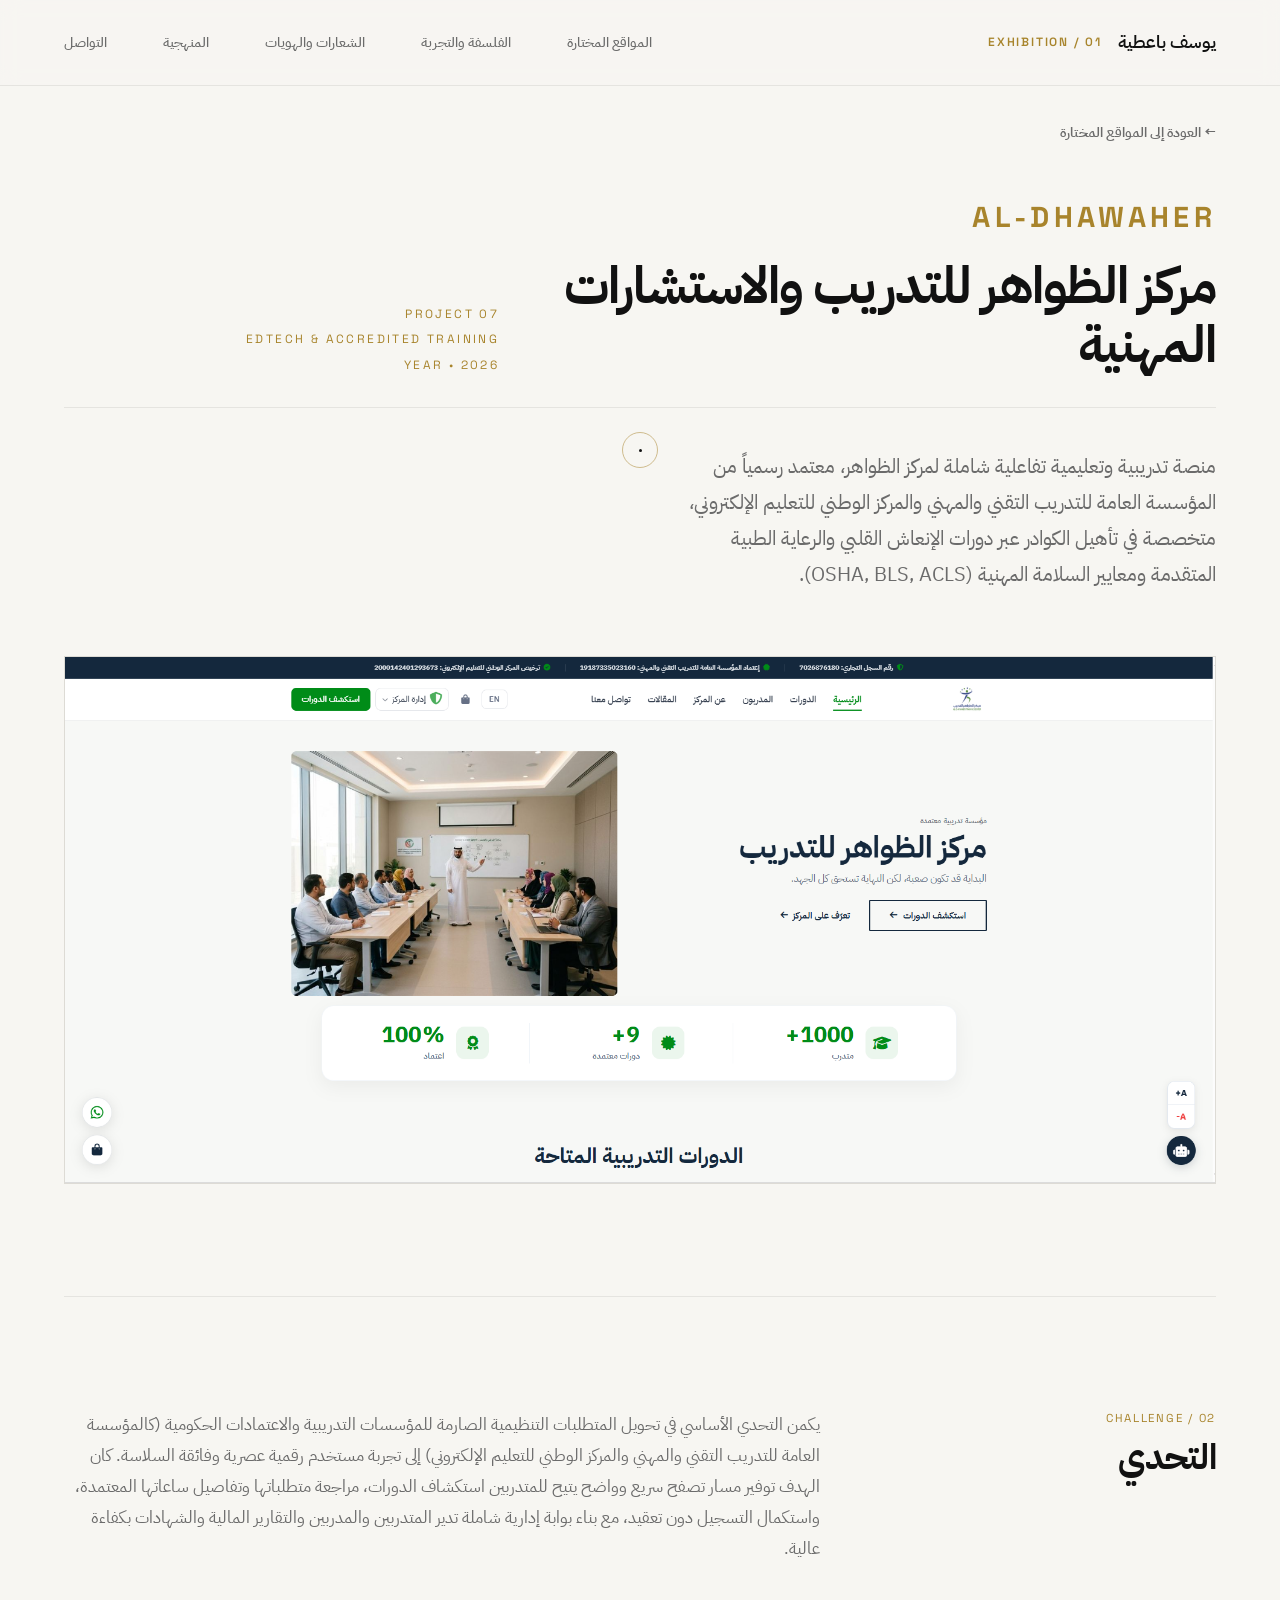
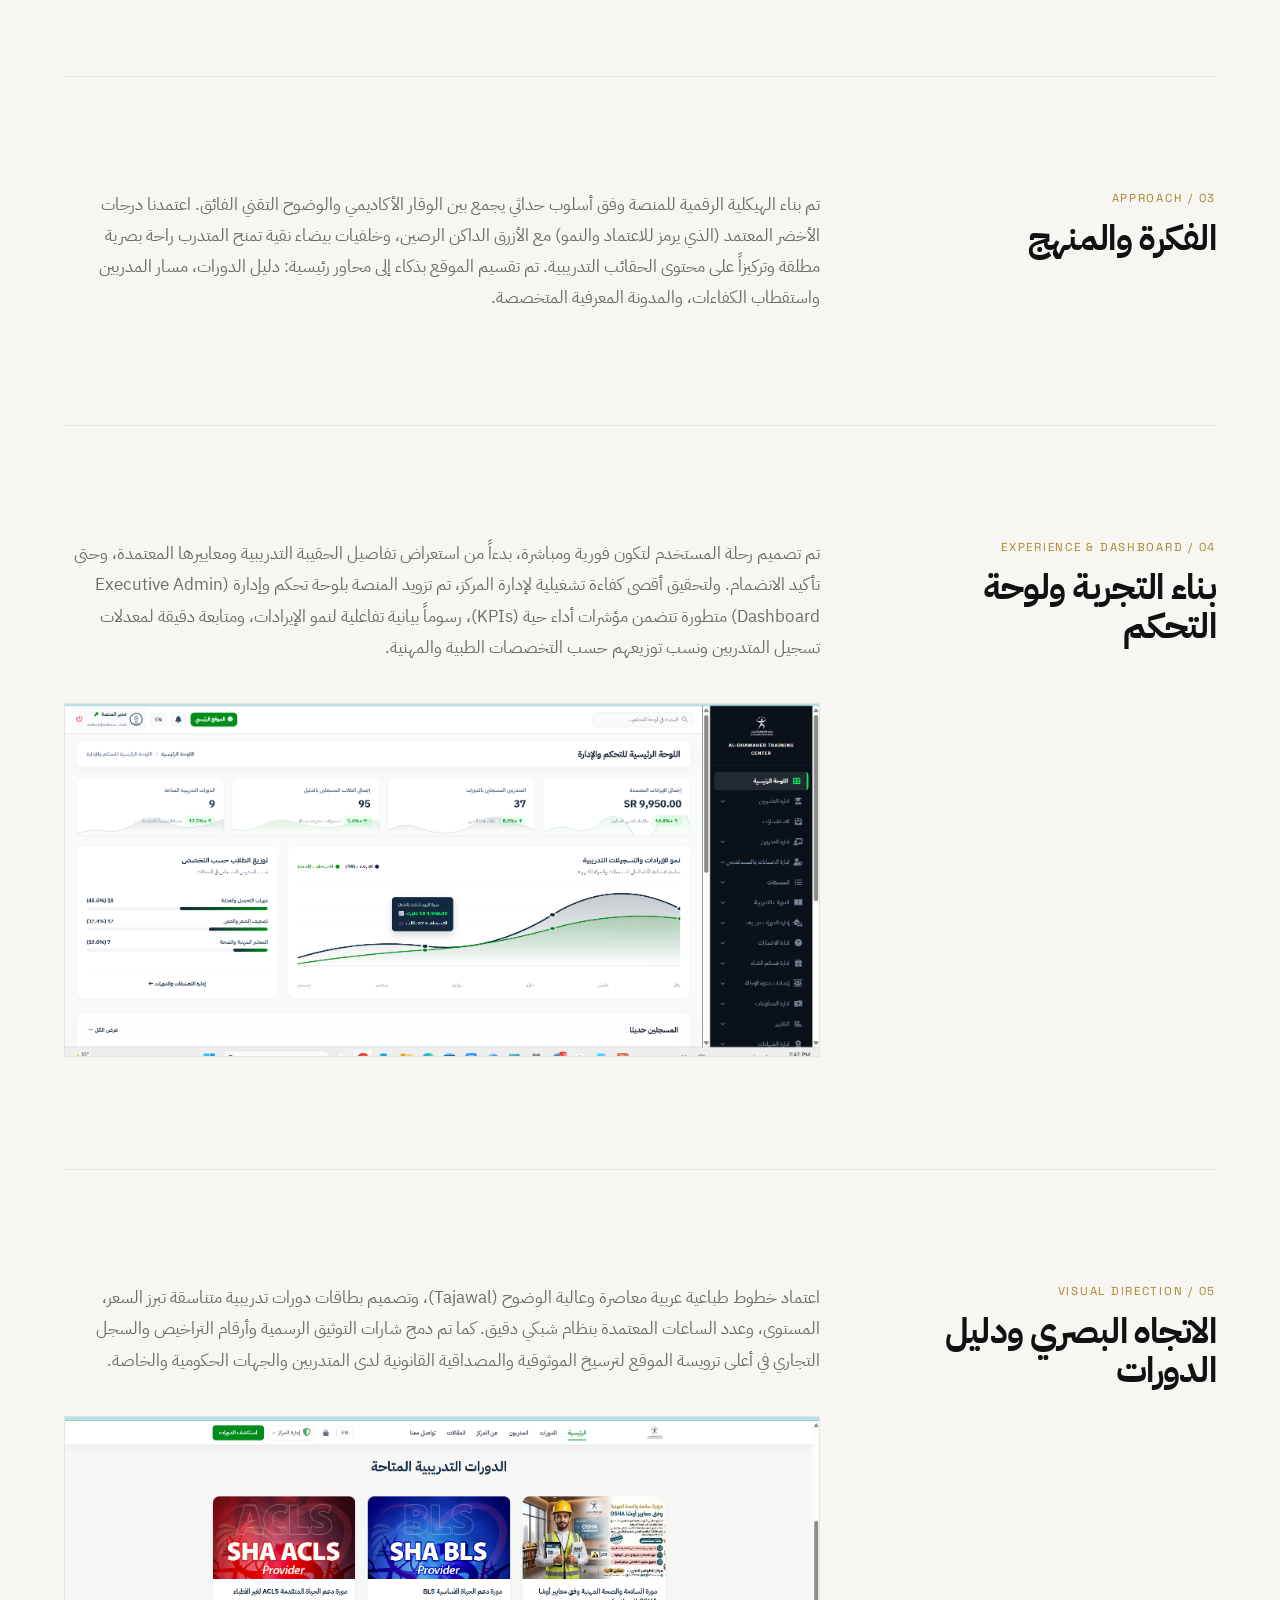
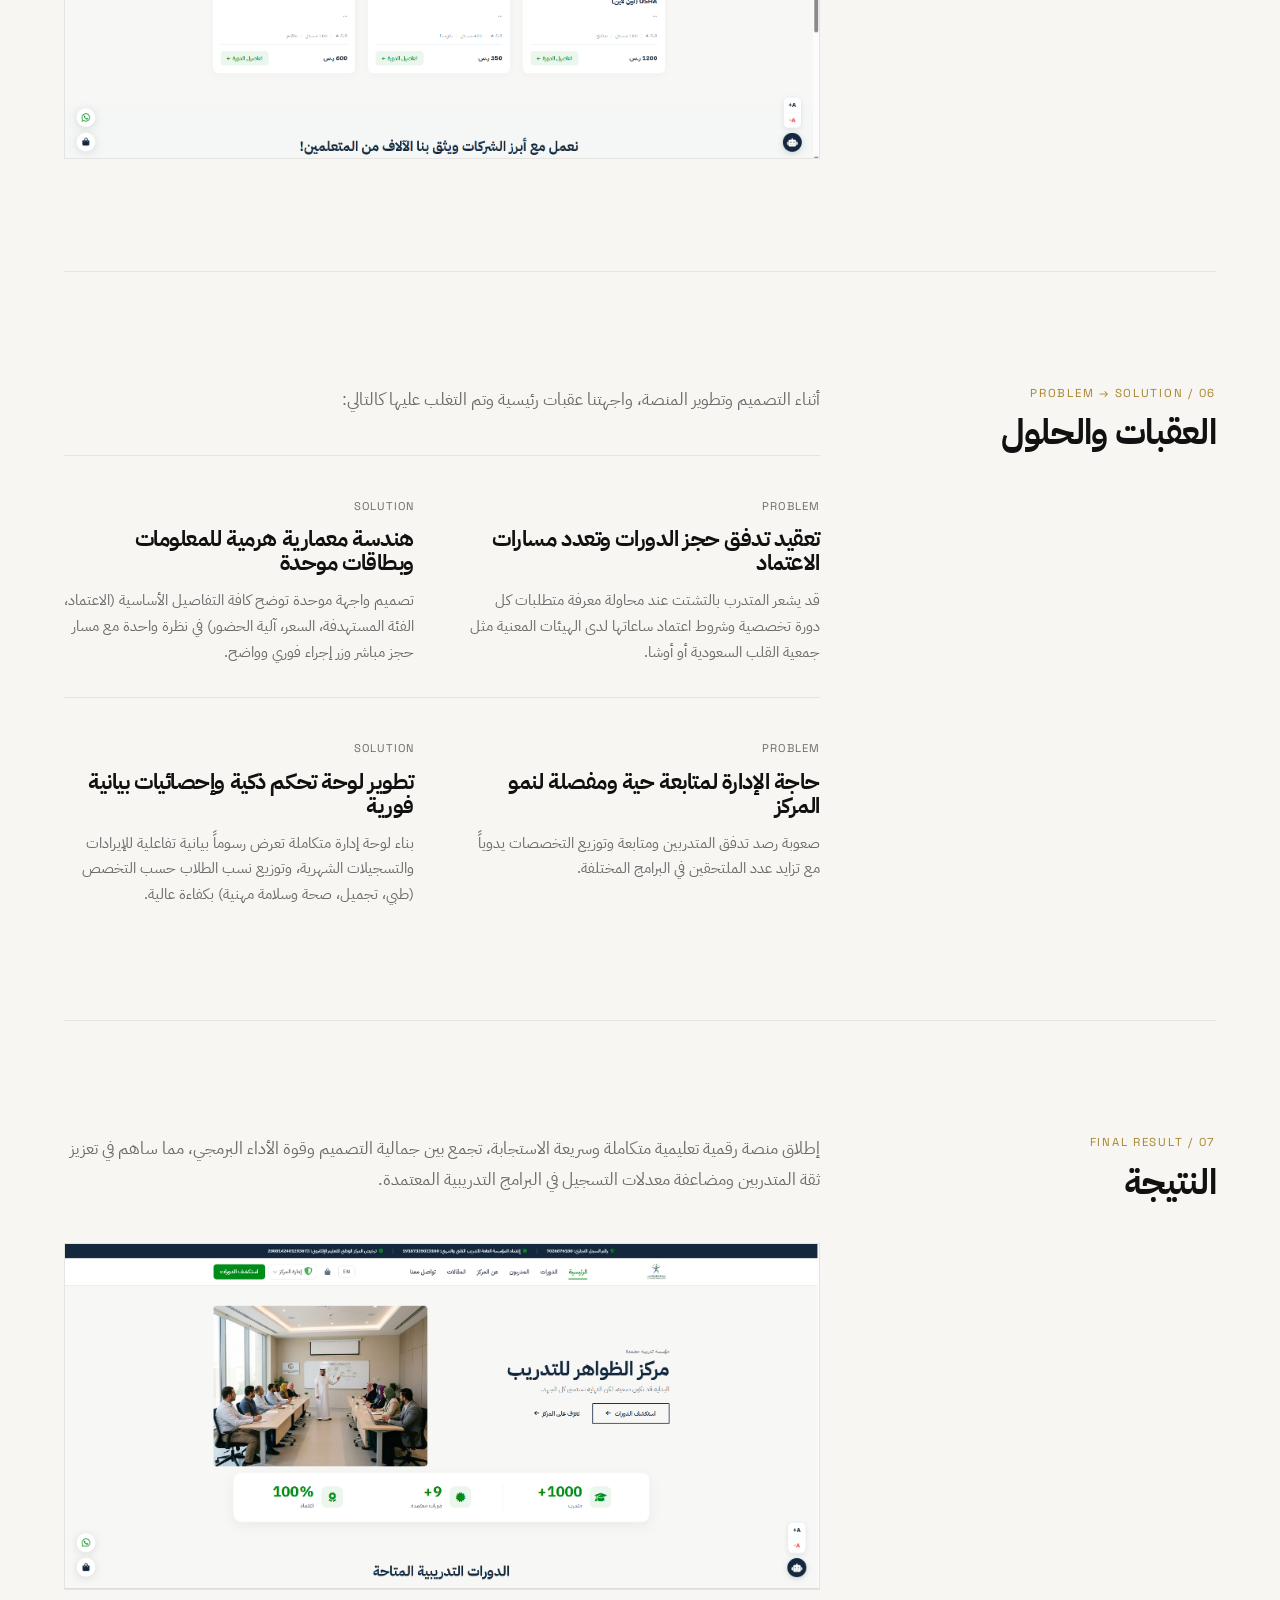
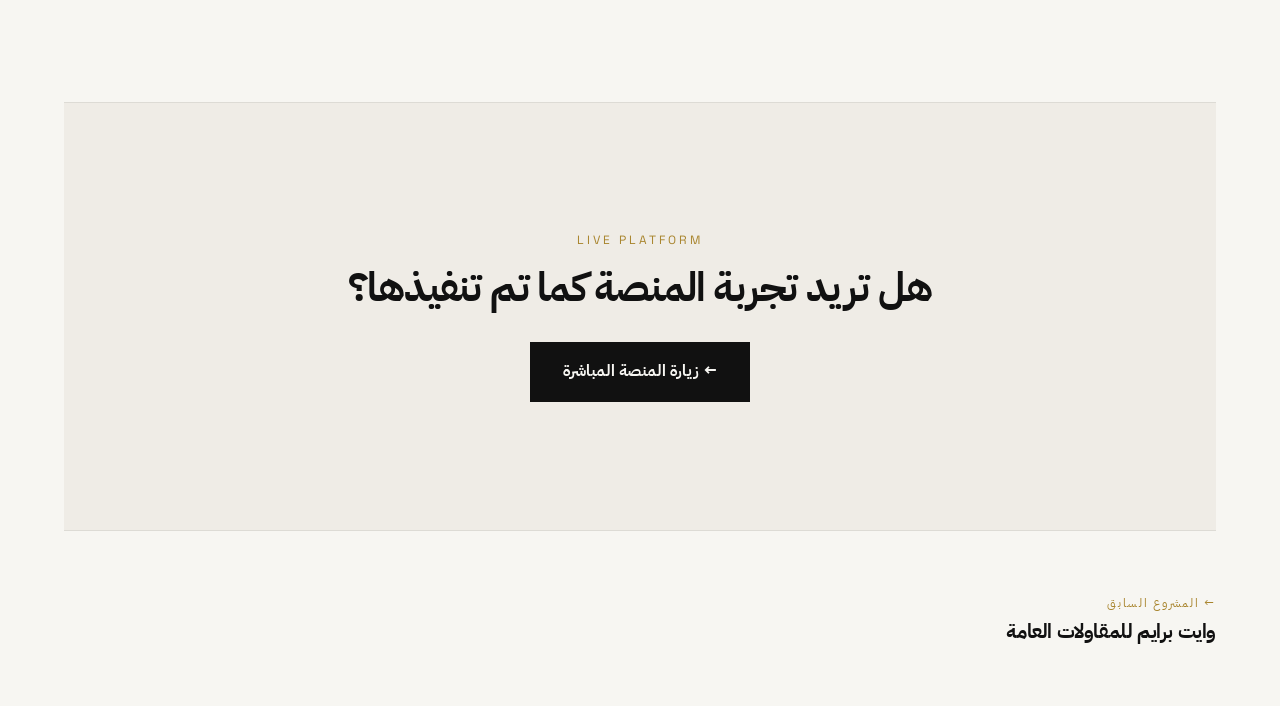
==== case-study/aldhawaher.html @ d3f7f81b "Integrate Al-Dhawaher Training Center platform (Project 07) with dedicated case study page" ====
<!DOCTYPE html>
<html lang="ar" dir="rtl">
<head>
    <meta charset="UTF-8">
    <meta name="viewport" content="width=device-width, initial-scale=1.0">
    <meta name="description" content="دراسة حالة تفصيلية لمنصة مركز الظواهر للتدريب والاستشارات المهنية - يوسف باعطية 2026.">
    <title>مركز الظواهر للتدريب والاستشارات | دراسة حالة</title>
    <link rel="stylesheet" href="../index.css">
</head>
<body>

    <!-- Quiet Minimal Header -->
    <header>
        <div class="container navbar">
            <a href="../index.html" class="brand-title">
                <span>يوسف باعطية</span>
                <span class="brand-number">EXHIBITION / 01</span>
            </a>
            
            <button class="nav-toggle" aria-label="القائمة" id="navToggle">
                <span></span>
                <span></span>
            </button>

            <ul class="nav-links" id="navLinks">
                <li><a href="../index.html#websites">المواقع المختارة</a></li>
                <li><a href="../index.html#philosophy">الفلسفة والتجربة</a></li>
                <li><a href="../index.html#marks">الشعارات والهويات</a></li>
                <li><a href="../index.html#process">المنهجية</a></li>
                <li><a href="../index.html#contact">التواصل</a></li>
            </ul>
        </div>
    </header>

    <main class="case-study-page">
        <div class="container">
            
            <!-- Back Link -->
            <nav class="case-back-nav">
                <a href="../index.html#websites" class="case-back-link">
                    &larr; العودة إلى المواقع المختارة
                </a>
            </nav>

            <!-- 01 — PROJECT INTRODUCTION -->
            <section class="case-hero">
                <div class="case-title-row">
                    <div>
                        <!-- Typography Brand Logo -->
                        <h2 style="font-family: var(--font-english); letter-spacing: 0.15em; font-size: 1.8rem; font-weight: 700; color: var(--accent-color); margin-bottom: 1.5rem;">AL-DHAWAHER</h2>
                        <h1>مركز الظواهر للتدريب والاستشارات المهنية</h1>
                    </div>
                    <div class="case-hero-meta">
                        <span class="mono-tag">PROJECT 07</span>
                        <span class="mono-tag">EDTECH & ACCREDITED TRAINING</span>
                        <span class="mono-tag">YEAR &bull; 2026</span>
                    </div>
                </div>
                
                <div class="case-intro-block">
                    <div class="case-intro-desc">
                        منصة تدريبية وتعليمية تفاعلية شاملة لمركز الظواهر، معتمد رسمياً من المؤسسة العامة للتدريب التقني والمهني والمركز الوطني للتعليم الإلكتروني، متخصصة في تأهيل الكوادر عبر دورات الإنعاش القلبي والرعاية الطبية المتقدمة ومعايير السلامة المهنية (OSHA, BLS, ACLS).
                    </div>
                    <div></div>
                </div>

                <div class="case-hero-image-wrap">
                    <img src="../assets/aldhawaher/hero.png" alt="مركز الظواهر للتدريب">
                </div>
            </section>

            <!-- 02 — THE CHALLENGE -->
            <section class="case-section">
                <div class="case-section-grid">
                    <div class="case-section-info">
                        <span class="mono-tag">02 / CHALLENGE</span>
                        <h2>التحدي</h2>
                    </div>
                    <div class="case-section-body">
                        <p>يكمن التحدي الأساسي في تحويل المتطلبات التنظيمية الصارمة للمؤسسات التدريبية والاعتمادات الحكومية (كالمؤسسة العامة للتدريب التقني والمهني والمركز الوطني للتعليم الإلكتروني) إلى تجربة مستخدم رقمية عصرية وفائقة السلاسة. كان الهدف توفير مسار تصفح سريع وواضح يتيح للمتدربين استكشاف الدورات، مراجعة متطلباتها وتفاصيل ساعاتها المعتمدة، واستكمال التسجيل دون تعقيد، مع بناء بوابة إدارية شاملة تدير المتدربين والمدربين والتقارير المالية والشهادات بكفاءة عالية.</p>
                    </div>
                </div>
            </section>

            <!-- 03 — THE APPROACH -->
            <section class="case-section">
                <div class="case-section-grid">
                    <div class="case-section-info">
                        <span class="mono-tag">03 / APPROACH</span>
                        <h2>الفكرة والمنهج</h2>
                    </div>
                    <div class="case-section-body">
                        <p>تم بناء الهيكلية الرقمية للمنصة وفق أسلوب حداثي يجمع بين الوقار الأكاديمي والوضوح التقني الفائق. اعتمدنا درجات الأخضر المعتمد (الذي يرمز للاعتماد والنمو) مع الأزرق الداكن الرصين، وخلفيات بيضاء نقية تمنح المتدرب راحة بصرية مطلقة وتركيزاً على محتوى الحقائب التدريبية. تم تقسيم الموقع بذكاء إلى محاور رئيسية: دليل الدورات، مسار المدربين واستقطاب الكفاءات، والمدونة المعرفية المتخصصة.</p>
                    </div>
                </div>
            </section>

            <!-- 04 — THE EXPERIENCE -->
            <section class="case-section">
                <div class="case-section-grid">
                    <div class="case-section-info">
                        <span class="mono-tag">04 / EXPERIENCE & DASHBOARD</span>
                        <h2>بناء التجربة ولوحة التحكم</h2>
                    </div>
                    <div class="case-section-body">
                        <p>تم تصميم رحلة المستخدم لتكون فورية ومباشرة، بدءاً من استعراض تفاصيل الحقيبة التدريبية ومعاييرها المعتمدة، وحتى تأكيد الانضمام. ولتحقيق أقصى كفاءة تشغيلية لإدارة المركز، تم تزويد المنصة بلوحة تحكم وإدارة (Executive Admin Dashboard) متطورة تتضمن مؤشرات أداء حية (KPIs)، رسوماً بيانية تفاعلية لنمو الإيرادات، ومتابعة دقيقة لمعدلات تسجيل المتدربين ونسب توزيعهم حسب التخصصات الطبية والمهنية.</p>
                        <div style="margin-top: 2.5rem; border: 1px solid var(--border-grid);">
                            <img src="../assets/aldhawaher/dashboard.png" alt="لوحة التحكم والإدارة لمركز الظواهر" style="width: 100%; display: block;">
                        </div>
                    </div>
                </div>
            </section>

            <!-- 05 — VISUAL DIRECTION -->
            <section class="case-section">
                <div class="case-section-grid">
                    <div class="case-section-info">
                        <span class="mono-tag">05 / VISUAL DIRECTION</span>
                        <h2>الاتجاه البصري ودليل الدورات</h2>
                    </div>
                    <div class="case-section-body">
                        <p>اعتماد خطوط طباعية عربية معاصرة وعالية الوضوح (Tajawal)، وتصميم بطاقات دورات تدريبية متناسقة تبرز السعر، المستوى، وعدد الساعات المعتمدة بنظام شبكي دقيق. كما تم دمج شارات التوثيق الرسمية وأرقام التراخيص والسجل التجاري في أعلى ترويسة الموقع لترسيخ الموثوقية والمصداقية القانونية لدى المتدربين والجهات الحكومية والخاصة.</p>
                        <div style="margin-top: 2.5rem; border: 1px solid var(--border-grid);">
                            <img src="../assets/aldhawaher/courses.png" alt="دليل الدورات التدريبية المعتمدة" style="width: 100%; display: block;">
                        </div>
                    </div>
                </div>
            </section>

            <!-- 06 — CHALLENGES & SOLUTIONS -->
            <section class="case-section">
                <div class="case-section-grid">
                    <div class="case-section-info">
                        <span class="mono-tag">06 / PROBLEM &rarr; SOLUTION</span>
                        <h2>العقبات والحلول</h2>
                    </div>
                    <div class="case-section-body">
                        <p>أثناء التصميم وتطوير المنصة، واجهتنا عقبات رئيسية وتم التغلب عليها كالتالي:</p>
                        
                        <div class="case-problem-solution-grid">
                            <div class="case-ps-card">
                                <span class="mono-tag">PROBLEM</span>
                                <h4>تعقيد تدفق حجز الدورات وتعدد مسارات الاعتماد</h4>
                                <p>قد يشعر المتدرب بالتشتت عند محاولة معرفة متطلبات كل دورة تخصصية وشروط اعتماد ساعاتها لدى الهيئات المعنية مثل جمعية القلب السعودية أو أوشا.</p>
                            </div>
                            <div class="case-ps-card">
                                <span class="mono-tag">SOLUTION</span>
                                <h4>هندسة معمارية هرمية للمعلومات وبطاقات موحدة</h4>
                                <p>تصميم واجهة موحدة توضح كافة التفاصيل الأساسية (الاعتماد، الفئة المستهدفة، السعر، آلية الحضور) في نظرة واحدة مع مسار حجز مباشر وزر إجراء فوري وواضح.</p>
                            </div>
                        </div>

                        <div class="case-problem-solution-grid" style="margin-top: 2rem;">
                            <div class="case-ps-card">
                                <span class="mono-tag">PROBLEM</span>
                                <h4>حاجة الإدارة لمتابعة حية ومفصلة لنمو المركز</h4>
                                <p>صعوبة رصد تدفق المتدربين ومتابعة وتوزيع التخصصات يدوياً مع تزايد عدد الملتحقين في البرامج المختلفة.</p>
                            </div>
                            <div class="case-ps-card">
                                <span class="mono-tag">SOLUTION</span>
                                <h4>تطوير لوحة تحكم ذكية وإحصائيات بيانية فورية</h4>
                                <p>بناء لوحة إدارة متكاملة تعرض رسوماً بيانية تفاعلية للإيرادات والتسجيلات الشهرية، وتوزيع نسب الطلاب حسب التخصص (طبي، تجميل، صحة وسلامة مهنية) بكفاءة عالية.</p>
                            </div>
                        </div>
                    </div>
                </div>
            </section>

            <!-- 07 — FINAL RESULT -->
            <section class="case-section">
                <div class="case-section-grid">
                    <div class="case-section-info">
                        <span class="mono-tag">07 / FINAL RESULT</span>
                        <h2>النتيجة</h2>
                    </div>
                    <div class="case-section-body">
                        <p>إطلاق منصة رقمية تعليمية متكاملة وسريعة الاستجابة، تجمع بين جمالية التصميم وقوة الأداء البرمجي، مما ساهم في تعزيز ثقة المتدربين ومضاعفة معدلات التسجيل في البرامج التدريبية المعتمدة.</p>
                        <div style="margin-top: 3rem; border: 1px solid var(--border-grid);">
                            <img src="../assets/aldhawaher/hero.png" alt="النتيجة النهائية لمنصة مركز الظواهر" style="width: 100%; display: block;">
                        </div>
                    </div>
                </div>
            </section>

            <!-- 08 — LIVE WEBSITE -->
            <section class="case-live-cta">
                <div class="container">
                    <span class="mono-tag">LIVE PLATFORM</span>
                    <h3>هل تريد تجربة المنصة كما تم تنفيذها؟</h3>
                    <a href="https://aldhawaherrebuild.vercel.app/" target="_blank" class="case-live-btn">
                        &larr; زيارة المنصة المباشرة
                    </a>
                </div>
            </section>

            <!-- Previous / Next Project Navigation -->
            <nav class="case-prev-next-nav">
                <a href="white-prime.html" class="case-nav-item prev-item">
                    <span>&larr; المشروع السابق</span>
                    <h4>وايت برايم للمقاولات العامة</h4>
                </a>
                <div></div> <!-- End of Catalog Loop -->
            </nav>

        </div>
    </main>

    <!-- SIGNATURE INTERACTION: Precision Exhibition Reticle Cursor Structure -->
    <div id="reticle-cursor" class="reticle-cursor">
        <div class="reticle-ring"></div>
        <div class="reticle-dot"></div>
        <div class="reticle-coords" id="reticleCoords">POS / 0:0</div>
    </div>

    <script src="../index.js"></script>
</body>
</html>
---- index.css ----
@import url('https://fonts.googleapis.com/css2?family=Cabinet+Grotesk:wght@400;700;800;900&family=IBM+Plex+Sans+Arabic:wght@300;400;500;600;700&family=Space+Grotesk:wght@300;400;500;600;700&display=swap');

/* Swiss Grid & Exhibition System */
:root {
    --bg-primary: #F7F6F2; /* Warm gallery bone white */
    --bg-secondary: #EFECE6; /* Light museum concrete */
    --text-primary: #111111; /* Deep void black */
    --text-secondary: #6B6B6B; /* Refined mid-grey */
    --accent-color: #A8842C; /* Warm museum brass */
    --border-grid: rgba(17, 17, 17, 0.08);
    --border-strong: rgba(17, 17, 17, 0.16);
    
    --font-arabic: 'IBM Plex Sans Arabic', sans-serif;
    --font-english: 'Cabinet Grotesk', 'Space Grotesk', sans-serif;
    
    --transition-cinematic: all 0.8s cubic-bezier(0.16, 1, 0.3, 1);
}

* {
    margin: 0;
    padding: 0;
    box-sizing: border-box;
}
/* Global Focus & Outline Fix (Resolves default browser cyan highlights) */
*:focus {
    outline: none !important;
}
*:focus-visible {
    outline: 2px solid var(--accent-color) !important;
    outline-offset: 2px;
}


html {
    scroll-behavior: smooth;
    background-color: var(--bg-primary);
    color: var(--text-primary);
    overflow-x: hidden;
    width: 100%;
}

body {
    background-color: var(--bg-primary);
    color: var(--text-primary);
    font-family: var(--font-arabic);
    font-weight: 400;
    line-height: 1.6;
    direction: rtl;
    text-align: right;
    overflow-x: hidden;
    width: 100%;
    position: relative;
}

section, footer {
    scroll-margin-top: 95px;
}

/* Custom Selection & Scrollbar */
::selection {
    background: var(--text-primary);
    color: var(--bg-primary);
}

::-webkit-scrollbar {
    width: 4px;
}
::-webkit-scrollbar-track {
    background: var(--bg-primary);
}
::-webkit-scrollbar-thumb {
    background: #D5D2C8;
}

/* Typography Hierarchy */
h1, h2, h3, h4 {
    font-family: var(--font-arabic);
    font-weight: 700;
    color: var(--text-primary);
    letter-spacing: -0.02em;
    line-height: 1.1;
}

.en-title {
    font-family: var(--font-english);
    font-weight: 800;
    letter-spacing: -0.03em;
    text-transform: uppercase;
}

.mono-tag {
    font-family: var(--font-english);
    font-size: 0.75rem;
    letter-spacing: 0.25em;
    text-transform: uppercase;
    color: var(--text-secondary);
}

.container {
    max-width: 1400px;
    margin: 0 auto;
    padding: 0 4rem;
}

/* Architectural Lines & Grid */
.grid-line {
    border-bottom: 1px solid var(--border-grid);
}

/* Quiet Minimal Navigation */
header {
    position: fixed;
    top: -10px; /* Shifts the top edge off-screen to hide the backdrop-filter luma/chroma bleeding artifact */
    left: 0;
    width: 100%;
    z-index: 1000;
    background: rgba(247, 246, 242, 0.9);
    backdrop-filter: blur(10px);
    -webkit-backdrop-filter: blur(10px);
    border-bottom: 1px solid var(--border-grid);
    transition: var(--transition-cinematic);
    padding-top: 10px; /* Counteracts top shift to keep brand logo and menu perfectly aligned at y = 0 */
}

.navbar {
    display: flex;
    justify-content: space-between;
    align-items: center;
    height: 85px;
}

.brand-title {
    font-family: var(--font-arabic);
    font-size: 1.1rem;
    font-weight: 600;
    color: var(--text-primary);
    text-decoration: none;
    display: flex;
    align-items: center;
    gap: 1rem;
}

.brand-number {
    font-family: var(--font-english);
    font-size: 0.75rem;
    color: var(--accent-color);
    letter-spacing: 0.15em;
    transition: var(--transition-cinematic);
}

.nav-links {
    display: flex;
    list-style: none;
    gap: 3.5rem;
}

.nav-links a {
    text-decoration: none;
    color: var(--text-secondary);
    font-size: 0.9rem;
    font-weight: 500;
    transition: var(--transition-cinematic);
}

.nav-links a:hover,
.nav-links a.active {
    color: var(--text-primary);
}

.nav-toggle {
    display: none;
    background: none;
    border: none;
    cursor: pointer;
    flex-direction: column;
    gap: 6px;
}

.nav-toggle span {
    width: 24px;
    height: 1px;
    background-color: var(--text-primary);
}

/* 1. Opening Scene */
.opening-scene {
    min-height: 100vh;
    display: flex;
    flex-direction: column;
    justify-content: center;
    position: relative;
    padding-top: 85px;
    border-bottom: 1px solid var(--border-grid);
}

.opening-meta {
    margin-bottom: 4rem;
    display: flex;
    justify-content: space-between;
    align-items: center;
}

.statement-title {
    font-size: 4.8rem;
    font-weight: 700;
    line-height: 1.15;
    max-width: 1100px;
    color: var(--text-primary);
    letter-spacing: -0.03em;
}

.statement-title .accent-word {
    color: var(--accent-color);
    font-weight: 300;
}

.opening-footer {
    margin-top: 6rem;
    display: flex;
    justify-content: space-between;
    align-items: flex-end;
    color: var(--text-secondary);
    font-size: 0.9rem;
}

/* 2. Design Manifesto Section */
.manifesto-section {
    padding: 12rem 0;
    border-bottom: 1px solid var(--border-grid);
}

.manifesto-grid {
    display: grid;
    grid-template-columns: 0.8fr 1.2fr;
    gap: 6rem;
    align-items: flex-start;
}

.manifesto-label {
    position: sticky;
    top: 120px;
}

.manifesto-quote {
    font-size: 2.2rem;
    font-weight: 500;
    line-height: 1.4;
    color: var(--text-primary);
    margin-bottom: 3rem;
}

.manifesto-body {
    font-size: 1.15rem;
    color: var(--text-secondary);
    max-width: 680px;
    line-height: 1.8;
}


/* ==========================================================================
   REFINED SECTION: SELECTED WEBSITES (Nuanced Editorial Exhibition Variations)
   ========================================================================== */
.websites-section {
    padding: 7rem 0 2rem 0;
    border-top: 1px solid var(--border-grid);
    border-bottom: 1px solid var(--border-grid);
    background-color: var(--bg-primary);
}

.websites-header {
    margin-bottom: 4.5rem;
    padding-bottom: 2rem;
    border-bottom: 1px solid var(--border-grid);
}

.websites-header h2 {
    font-family: var(--font-arabic);
    font-size: 2.8rem;
    font-weight: 700;
    margin-top: 0.75rem;
    margin-bottom: 0.75rem;
    letter-spacing: -0.02em;
}

.websites-header p {
    font-size: 1.05rem;
    color: var(--text-secondary);
    max-width: 540px;
    line-height: 1.7;
}

.websites-publication {
    display: flex;
    flex-direction: column;
}

/* Base Spread Container */
.website-spread {
    position: relative;
    min-height: 80vh;
    display: flex;
    align-items: center;
    padding: 5rem 0;
    border-bottom: 1px solid var(--border-grid);
    overflow: hidden;
    background: transparent !important;
}

/* Subtle Background Number: Interlocking with Spread Layout */
.website-spread .bg-num-depth {
    position: absolute;
    font-family: var(--font-english);
    font-weight: 900;
    color: rgba(17, 17, 17, 0.02);
    user-select: none;
    pointer-events: none;
    z-index: 0;
    line-height: 1;
}

.website-spread-1 .bg-num-depth { top: 48%; left: 45%; font-size: 21rem; }
.website-spread-2 .bg-num-depth { top: 40%; left: 28%; font-size: 18rem; }
.website-spread-3 .bg-num-depth { top: 54%; left: 62%; font-size: 22rem; }
.website-spread-4 .bg-num-depth { top: 46%; left: 48%; font-size: 19rem; }
.website-spread-5 .bg-num-depth { top: 50%; left: 38%; font-size: 20rem; }
.website-spread-6 .bg-num-depth { top: 48%; left: 58%; font-size: 21rem; }
.website-spread-7 .bg-num-depth { top: 50%; left: 42%; font-size: 21rem; }

/* Grid Layouts with Intentional Editorial Proportions */
.website-spread-grid {
    display: grid;
    align-items: center;
    width: 100%;
    position: relative;
    z-index: 1;
}

/* Spread 01: Symmetrical Balanced Ratio (Image Left / Info Right) */
.website-spread-1 .website-spread-grid {
    grid-template-columns: 1fr 1.28fr;
    gap: 4.5rem;
}
.website-spread-1 .website-info-box { max-width: 480px; }

/* Spread 02: Asymmetrical Shift (Info Left / Image Right) */
.website-spread-2 { padding: 5.5rem 0; }
.website-spread-2 .website-spread-grid {
    grid-template-columns: 1.34fr 0.96fr;
    gap: 5.5rem;
}
.website-spread-2 .website-info-box { max-width: 430px; }
.website-spread-2 .browser-mockup { transform: translateY(-6px); }

/* Spread 03: Monumental Hero Scale (Image Left / Info Right) */
.website-spread-3 { padding: 4.5rem 0; }
.website-spread-3 .website-spread-grid {
    grid-template-columns: 0.92fr 1.38fr;
    gap: 4rem;
}
.website-spread-3 .website-info-box { max-width: 500px; }
.website-spread-3 .browser-screen { aspect-ratio: 16/9; }

/* Spread 04: Architectural Corporate Proportions (Info Left / Image Right) */
.website-spread-4 { padding: 5rem 0; }
.website-spread-4 .website-spread-grid {
    grid-template-columns: 1.2fr 1.05fr;
    gap: 4.8rem;
}
.website-spread-4 .website-info-box { max-width: 460px; }

/* Spread 05: Panoramic Balance (Image Left / Info Right) */
.website-spread-5 { padding: 4.8rem 0; }
.website-spread-5 .website-spread-grid {
    grid-template-columns: 1fr 1.25fr;
    gap: 4.5rem;
}
.website-spread-5 .website-info-box { max-width: 470px; }

/* Spread 06: Swiss Grid Asymmetric Contrast (Image Left / Info Right) */
.website-spread-6 { padding: 5rem 0; }
.website-spread-6 .website-spread-grid {
    grid-template-columns: 1.25fr 1fr;
    gap: 5rem;
}
.website-spread-6 .website-info-box { max-width: 480px; }

/* Spread 07: Educational Platform Balance (Mockup Left / Info Right in RTL) */
.website-spread-7 { padding: 5rem 0; }
.website-spread-7 .website-spread-grid {
    grid-template-columns: 1fr 1.25fr;
    gap: 4.8rem;
}
.website-spread-7 .website-info-box { max-width: 480px; }

/* Project Information Alignment & Spacing */
.website-info-box {
    display: flex;
    flex-direction: column;
    align-items: flex-start;
    justify-content: center;
}

.website-info-box .mono-tag {
    margin-bottom: 0.75rem;
    display: block;
    font-size: 0.72rem;
    letter-spacing: 0.2em;
    color: var(--accent-color);
}

.website-project-title {
    font-family: var(--font-arabic);
    font-size: 2.2rem;
    font-weight: 700;
    margin: 0.4rem 0 1rem 0;
    color: var(--text-primary);
    line-height: 1.2;
    letter-spacing: -0.015em;
}

.website-desc-text {
    font-size: 1rem;
    color: var(--text-secondary);
    line-height: 1.75;
    margin-bottom: 1.5rem;
}

.website-meta-tags {
    font-family: var(--font-english);
    font-size: 0.75rem;
    letter-spacing: 0.15em;
    color: var(--text-secondary);
    margin-bottom: 0.5rem;
}

.website-meta-tags span {
    font-weight: 600;
    color: var(--text-primary);
}

/* Refined view-btn-integrated styling to resolve default purple link issue */
.view-btn-integrated {
    display: inline-flex;
    align-items: center;
    gap: 0.75rem;
    text-decoration: none;
    color: var(--text-primary);
    font-family: var(--font-arabic);
    font-size: 0.9rem;
    font-weight: 700;
    transition: var(--transition-cinematic);
    cursor: pointer;
}

.view-btn-integrated .btn-text {
    border-bottom: 1px solid transparent;
    transition: var(--transition-cinematic);
}

.view-btn-integrated .btn-circle {
    display: inline-flex;
    align-items: center;
    justify-content: center;
    width: 32px;
    height: 32px;
    border-radius: 50%;
    border: 1px solid var(--border-grid);
    font-family: var(--font-english);
    font-size: 0.85rem;
    color: var(--text-primary);
    transition: var(--transition-cinematic);
}

.view-btn-integrated:hover {
    color: var(--accent-color);
}

.view-btn-integrated:hover .btn-text {
    border-bottom-color: var(--accent-color);
}

.view-btn-integrated:hover .btn-circle {
    border-color: var(--accent-color);
    background-color: var(--accent-color);
    color: var(--bg-primary);
    transform: translateX(4px);
}

/* Ultra-Refined Minimal Browser Frame */
.browser-mockup {
    width: 100%;
    border: 1px solid rgba(17, 17, 17, 0.12);
    border-radius: 0px;
    background-color: #FFFFFF;
    box-shadow: 0 4px 16px rgba(17, 17, 17, 0.02);
    overflow: hidden;
    position: relative;
}

.browser-header {
    height: 30px;
    background-color: #F2EFE9;
    border-bottom: 1px solid rgba(17, 17, 17, 0.08);
    display: flex;
    align-items: center;
    padding: 0 0.9rem;
    position: relative;
}

.browser-dots {
    display: flex;
    gap: 5px;
}

.browser-dots span {
    width: 6px;
    height: 6px;
    border-radius: 50%;
    background-color: rgba(17, 17, 17, 0.18);
}

.browser-address {
    position: absolute;
    left: 50%;
    transform: translateX(-50%);
    font-family: var(--font-english);
    font-size: 0.65rem;
    letter-spacing: 0.04em;
    color: rgba(17, 17, 17, 0.5);
    background: #FFFFFF;
    padding: 1px 12px;
    border-radius: 3px;
    border: 1px solid rgba(17, 17, 17, 0.06);
}

.browser-screen {
    width: 100%;
    aspect-ratio: 16/9.2;
    overflow: hidden;
    background-color: #F9F9F8;
}

.browser-screen img {
    width: 100%;
    height: 100%;
    object-fit: cover;
    object-position: top center;
    display: block;
    filter: none;
}

/* ==========================================================================
   SELECTED MARKS — Seamless Canvas & Trimmed Logo Spreads
   ========================================================================== */
.marks-section {
    padding: 7rem 0 3rem 0;
    border-top: 1px solid var(--border-grid);
    border-bottom: 1px solid var(--border-grid);
    background-color: var(--bg-primary);
}

.marks-header {
    margin-bottom: 3.5rem;
    padding-bottom: 2rem;
    border-bottom: 1px solid var(--border-grid);
    max-width: 600px; /* Asymmetric editorial block */
}

.marks-header h2 {
    font-family: var(--font-arabic);
    font-size: 2.8rem;
    font-weight: 700;
    margin-top: 0.75rem;
    margin-bottom: 0.75rem;
    letter-spacing: -0.02em;
}

.marks-header p {
    font-size: 1.05rem;
    color: var(--text-secondary);
    max-width: 540px;
    line-height: 1.7;
}

.marks-publication-exhibition {
    display: flex;
    flex-direction: column;
}

/* Base Exhibit Row System */
.mark-exhibit {
    position: relative;
    width: 100%;
    border-bottom: 1px solid var(--border-grid);
    display: flex;
    flex-direction: column;
    overflow: hidden;
}

.mark-exhibit:last-child {
    border-bottom: none;
}

/* Custom Spacing & Padding for Deliberate Editorial Rhythm */
.mark-exhibit-1 { padding: 4rem 0 6rem 0; } /* Hero exhibit spacing */
.mark-exhibit-2 { padding: 6rem 0; }
.mark-exhibit-3 { padding: 6.5rem 0 5.5rem 0; }
.mark-exhibit-4 { padding: 5rem 0; }

.mark-exhibit-grid {
    display: grid;
    width: 100%;
    align-items: center;
    position: relative;
    z-index: 1;
}

/* Alternating Column Systems */
.exhibit-right .mark-exhibit-grid {
    grid-template-columns: 1.25fr 0.75fr;
    gap: 5rem;
}

.exhibit-left .mark-exhibit-grid {
    grid-template-columns: 0.75fr 1.25fr;
    gap: 5rem;
}

/* Image Column Alignment */
.mark-image-col {
    display: flex;
    justify-content: center;
    align-items: center;
    width: 100%;
    will-change: transform;
    transition: transform 0.1s linear; /* Smooth parallax tracking */
}

.logo-render-wrap {
    display: flex;
    justify-content: center;
    align-items: center;
    transition: transform 0.8s cubic-bezier(0.16, 1, 0.3, 1);
}

.logo-render-wrap img {
    width: 100%;
    height: 100%;
    object-fit: contain;
}

/* Scale & Max-Height constraints for stable viewport alignment */
.featured-mark .logo-render-wrap {
    width: 630px;
    max-width: 100%;
}

.featured-mark .logo-render-wrap img {
    max-height: 42vh; /* Protect against viewport overflow */
}

.secondary-mark .logo-render-wrap {
    width: 440px;
    max-width: 90%;
}

.secondary-mark .logo-render-wrap img {
    max-height: 34vh; /* Protect against viewport overflow */
}

/* Hover Interaction: Subtle & Restrained */
.mark-exhibit:hover .logo-render-wrap {
    transform: scale(1.03) translateY(-4px);
}

.mark-exhibit-3:hover .logo-render-wrap {
    transform: scale(1.03) translateX(-40px) translateY(-4px);
}

/* Info Column Alignment & Typography */
.mark-info-col {
    display: flex;
    flex-direction: column;
    align-items: flex-start;
    text-align: right;
}

.exhibit-right .mark-info-col {
    padding-left: 2.5rem;
}

.exhibit-left .mark-info-col {
    padding-right: 2.5rem;
}

.mark-title {
    font-family: var(--font-arabic);
    font-size: 2.3rem;
    font-weight: 700;
    margin-top: 0.5rem;
    margin-bottom: 0.85rem;
    color: var(--text-primary);
    line-height: 1.25;
}

.mark-subtitle {
    font-size: 1.02rem;
    color: var(--text-secondary);
    line-height: 1.75;
    max-width: 460px;
}

.mark-info-col .mono-tag {
    font-size: 0.68rem;
    letter-spacing: 0.20em;
    color: var(--accent-color);
}

/* 1. EXHIBIT 01: Hero Cover Layout */
.mark-exhibit-grid-1 {
    display: grid;
    grid-template-columns: 1.15fr 1px 0.85fr;
    gap: 4rem;
    align-items: flex-end;
    width: 100%;
    position: relative;
    z-index: 1;
}

.mark-exhibit-grid-1 .mark-info-col {
    padding-right: 3rem;
    transform: translateY(-20px);
}

.mark-exhibit-grid-1 .mark-divider-line {
    width: 1px;
    height: 120px;
    background-color: var(--border-grid);
    opacity: 0.35;
}

/* 2. EXHIBIT 02: Quiet Architectural Layout */
.mark-exhibit-grid-2 {
    display: grid;
    grid-template-columns: 0.85fr 1.15fr; /* Info Right, Logo Left */
    gap: 5rem;
    align-items: flex-start;
    width: 100%;
    position: relative;
    z-index: 1;
}

.mark-exhibit-grid-2 .mark-info-col {
    transform: translateY(70px); /* Lowered info column */
    padding-left: 2rem;
}

.mark-exhibit-grid-2 .mark-image-col {
    transform: translateY(-15px); /* Default raised logo column */
}

/* 3. EXHIBIT 03: Cinematic Horizontal Layout */
.mark-exhibit-grid-3 {
    display: grid;
    grid-template-columns: 1.35fr 0.65fr; /* Wide shift */
    gap: 6rem;
    align-items: center;
    width: 100%;
    position: relative;
    z-index: 1;
}

.mark-exhibit-grid-3 .mark-info-col {
    padding-right: 4.5rem;
    max-width: 440px;
}

.mark-exhibit-3 .logo-render-wrap {
    transform: translateX(-40px); /* Default horizontal shift */
}

/* 4. EXHIBIT 04: Monumental Center Layout */
.mark-exhibit-grid-4 {
    display: flex;
    flex-direction: column;
    align-items: center;
    justify-content: center;
    text-align: center;
    width: 100%;
    position: relative;
    z-index: 1;
    padding: 3rem 0 1rem 0;
}

.mark-exhibit-grid-4 .mark-info-col {
    margin-top: 3.5rem;
    align-items: center;
    text-align: center;
}

.mark-exhibit-grid-4 .mark-info-col p {
    text-align: center;
    max-width: 480px;
    margin: 0 auto;
}

/* Numeral Overlay System (1.2% Opacity) */
.mark-exhibit .bg-num-depth {
    position: absolute;
    font-family: var(--font-english);
    font-weight: 900;
    color: rgba(17, 17, 17, 0.012);
    user-select: none;
    pointer-events: none;
    z-index: 0;
    line-height: 1;
}

.mark-exhibit-1 .bg-num-depth { top: 20%; left: 45%; font-size: 24rem; }
.mark-exhibit-2 .bg-num-depth { top: 30%; left: 25%; font-size: 18rem; }
.mark-exhibit-3 .bg-num-depth { top: 25%; left: 55%; font-size: 20rem; }
.mark-exhibit-4 .bg-num-depth { top: 24%; left: 30%; font-size: 18rem; }

/* 4. Creative Process Section */
.process-section {
    padding: 12rem 0 6rem 0;
    background-color: var(--bg-secondary);
    border-top: 1px solid var(--border-grid);
    border-bottom: 1px solid var(--border-grid);
}

.process-grid {
    display: grid;
    grid-template-columns: repeat(3, 1fr);
    gap: 4rem 3rem;
    margin-top: 6rem;
}

.process-step {
    border-top: 1px solid var(--border-strong);
    padding-top: 2rem;
}

.process-num {
    font-family: var(--font-english);
    font-size: 0.85rem;
    color: var(--accent-color);
    margin-bottom: 1.5rem;
    display: block;
}

.process-step h4 {
    font-size: 1.5rem;
    margin-bottom: 1rem;
}

.process-step p {
    font-size: 0.95rem;
    color: var(--text-secondary);
}

/* ==========================================================================
   PHILOSOPHY & EXPERIENCE SECTION (الفلسفة والتجربة)
   ========================================================================== */
.philosophy-section {
    padding: 8rem 0 3rem 0;
    border-top: 1px solid var(--border-grid);
    border-bottom: 1px solid var(--border-grid);
    background-color: var(--bg-primary);
}

.philosophy-header {
    margin-bottom: 5rem;
    padding-bottom: 3rem;
    border-bottom: 1px solid var(--border-grid);
}

.philosophy-header h2 {
    font-family: var(--font-arabic);
    font-size: 3.6rem;
    font-weight: 700;
    margin-top: 1.5rem;
    margin-bottom: 2rem;
    line-height: 1.2;
    max-width: 800px;
    letter-spacing: -0.02em;
}

.philosophy-intro {
    font-size: 1.15rem;
    color: var(--text-secondary);
    max-width: 720px;
    line-height: 1.8;
}

/* Journey Container - Vertical line connecting the steps */
.philosophy-journey {
    position: relative;
    display: flex;
    flex-direction: column;
}

.philosophy-journey::before {
    content: '';
    position: absolute;
    top: 0;
    bottom: 0;
    left: 40%;
    width: 1px;
    background-color: var(--border-grid);
    z-index: 0;
}

/* Asymmetric Grid Rows */
.philosophy-row {
    position: relative;
    display: grid;
    align-items: center;
    padding: 5rem 0;
    border-bottom: 1px solid var(--border-grid);
    z-index: 1;
    overflow: hidden;
}

.philosophy-row:last-child {
    border-bottom: none;
}

/* Background Large Number behind each principle */
.philosophy-row .bg-num-depth {
    position: absolute;
    font-family: var(--font-english);
    font-size: 20rem;
    font-weight: 900;
    color: rgba(17, 17, 17, 0.012); /* Faded and subtle */
    user-select: none;
    pointer-events: none;
    z-index: 0;
    line-height: 1;
}

/* Art-directed spacing variation for background numbers */
.philosophy-row-1 .bg-num-depth { top: 25%; left: 35%; }
.philosophy-row-2 .bg-num-depth { top: 30%; right: 40%; }
.philosophy-row-3 .bg-num-depth { top: 20%; left: 20%; }

/* Grid Layout Alternations */
.philosophy-row-1, .philosophy-row-3 {
    grid-template-columns: 40% 60%;
}

.philosophy-row-2 {
    grid-template-columns: 60% 40%;
}

.philosophy-meta-col {
    display: flex;
    flex-direction: column;
    gap: 0.5rem;
    padding: 0 2rem;
    position: relative;
    z-index: 1;
}

.philosophy-content-col {
    padding: 0 3rem;
    position: relative;
    z-index: 1;
}

.philosophy-content-col h3 {
    font-family: var(--font-arabic);
    font-size: 2.6rem; /* Large and prominent */
    font-weight: 700;
    margin-bottom: 1.2rem;
    color: var(--text-primary);
}

.philosophy-content-col p {
    font-size: 1.05rem;
    color: var(--text-secondary);
    max-width: 540px;
    line-height: 1.8;
}

/* ==========================================================================
   MINIMAL CONTACT FOOTER STYLES
   ========================================================================== */
.footer-section {
    padding: 3rem 0 3.5rem 0; /* Reduced top padding to tighten empty space */
    background-color: var(--bg-primary);
    border-top: 1px solid var(--border-grid);
}

/* Footer Top Grid */
.footer-top-grid {
    display: grid;
    grid-template-columns: 1.25fr 0.75fr;
    gap: 4rem;
    align-items: flex-start;
    margin-bottom: 4.5rem;
}

.footer-statement-col {
    display: flex;
    flex-direction: column;
    align-items: flex-start;
}

.footer-main-statement {
    font-family: var(--font-arabic);
    font-size: 2.2rem;
    font-weight: 700;
    line-height: 1.5;
    color: var(--text-primary);
    margin-bottom: 1.5rem;
    letter-spacing: -0.015em;
}

.footer-micro-label {
    color: var(--accent-color);
    letter-spacing: 0.18em;
    font-size: 0.72rem;
}

/* Footer CTA Link */
.footer-cta-col {
    display: flex;
    justify-content: flex-end;
    align-items: center;
    height: 100%;
}

.footer-cta-link {
    font-family: var(--font-arabic);
    font-size: 2rem;
    font-weight: 700;
    color: var(--text-primary);
    text-decoration: none;
    display: flex;
    align-items: center;
    gap: 1rem;
    position: relative;
    padding-bottom: 0.5rem;
    transition: color 0.6s cubic-bezier(0.16, 1, 0.3, 1);
}

/* Elegant bottom underline draw on hover */
.footer-cta-link::after {
    content: '';
    position: absolute;
    bottom: 0;
    right: 0;
    width: 0;
    height: 2px;
    background-color: var(--accent-color);
    transition: width 0.6s cubic-bezier(0.16, 1, 0.3, 1);
}

.footer-cta-link:hover {
    color: var(--accent-color);
}

.footer-cta-link:hover::after {
    width: 100%;
}

.footer-cta-link .cta-arrow {
    font-family: var(--font-english);
    font-size: 1.8rem;
    transition: transform 0.6s cubic-bezier(0.16, 1, 0.3, 1);
}

.footer-cta-link:hover .cta-arrow {
    transform: translateX(-8px); /* Subtle shift to the left in RTL */
}

/* Horizontal Divider */
.footer-divider {
    width: 100%;
    height: 1px;
    background-color: var(--border-grid);
    margin-bottom: 2.5rem;
    opacity: 0.7;
}

/* Footer Bottom Row */
.footer-bottom-row {
    display: flex;
    justify-content: space-between;
    align-items: flex-end;
    width: 100%;
}

.footer-contacts-col {
    display: flex;
    align-items: center;
    gap: 2.5rem; /* Consistent balanced spacing */
}

.footer-contact-item {
    display: flex;
    align-items: center;
    gap: 0.5rem;
    font-size: 0.95rem;
}

.contact-label {
    font-family: var(--font-english);
    color: var(--text-secondary);
    font-size: 0.85rem;
    letter-spacing: 0.05em;
}

.contact-value {
    color: var(--text-primary);
    text-decoration: none;
    font-weight: 500;
    transition: color 0.3s ease;
}

.contact-value:hover {
    color: var(--accent-color);
}

/* Copyright column styling */
.footer-copyright-col {
    display: flex;
    flex-direction: column;
    align-items: flex-end;
    text-align: left; /* Left align for copyright in English */
}

.footer-copyright-col .copyright {
    font-family: var(--font-english);
    font-size: 0.75rem;
    color: var(--text-secondary);
    letter-spacing: 0.12em;
    font-weight: 500;
}

.footer-copyright-col .rights {
    font-family: var(--font-english);
    font-size: 0.7rem;
    color: var(--text-secondary);
    letter-spacing: 0.12em;
    margin-top: 0.3rem;
}

/* Reticle Cursor */
.reticle-cursor {
    position: fixed;
    top: 0;
    left: 0;
    width: 36px;
    height: 36px;
    pointer-events: none;
    z-index: 9999;
    transform: translate(-50%, -50%);
    display: flex;
    align-items: center;
    justify-content: center;
    transition: width 0.3s cubic-bezier(0.16, 1, 0.3, 1), 
                height 0.3s cubic-bezier(0.16, 1, 0.3, 1);
}

.reticle-ring {
    position: absolute;
    width: 100%;
    height: 100%;
    border: 1px solid var(--accent-color);
    border-radius: 50%;
    opacity: 0.5;
    transition: border-color 0.3s ease, border-style 0.3s ease;
}

.reticle-dot {
    width: 3px;
    height: 3px;
    background-color: var(--text-primary);
    border-radius: 50%;
}

.reticle-coords {
    position: absolute;
    top: -22px;
    left: 20px;
    font-family: var(--font-english);
    font-size: 0.65rem;
    letter-spacing: 0.15em;
    color: var(--accent-color);
    white-space: nowrap;
    opacity: 0; /* Hidden by default to prevent showing POS / 0:0 in the center of the screen on load */
    transition: opacity 0.3s ease;
    pointer-events: none;
}

.reticle-cursor.active {
    width: 65px;
    height: 65px;
}

.reticle-cursor.active .reticle-ring {
    border-color: var(--text-primary);
    border-style: dashed;
    opacity: 1;
}

.reticle-cursor.view-hover {
    width: 75px;
    height: 75px;
    background: var(--text-primary);
    border-radius: 50%;
}

.reticle-cursor.view-hover .reticle-ring {
    opacity: 0;
}

.reticle-cursor.view-hover .reticle-dot {
    display: none;
}

.reticle-cursor.view-hover::after {
    content: 'VIEW';
    font-family: var(--font-english);
    font-size: 0.7rem;
    font-weight: 800;
    color: var(--bg-primary);
    letter-spacing: 0.15em;
}

/* Responsive Rules */
@media (max-width: 1024px) {
    .container { padding: 0 2rem; }
    .statement-title { font-size: 3.2rem; }
    .manifesto-grid { grid-template-columns: 1fr; gap: 3rem; }

    .website-spread-grid { grid-template-columns: 1fr !important; gap: 2.5rem !important; }
    
    /* Selected Marks Responsive Stacking */
    .mark-exhibit-grid-1,
    .mark-exhibit-grid-2,
    .mark-exhibit-grid-3 {
        grid-template-columns: 1fr !important;
        gap: 3rem !important;
    }
    .mark-exhibit-grid-1 .mark-divider-line {
        display: none !important;
    }
    .mark-exhibit-grid-1 .mark-info-col,
    .mark-exhibit-grid-2 .mark-info-col,
    .mark-exhibit-grid-3 .mark-info-col {
        padding: 0 !important;
        transform: none !important;
        align-items: center !important;
        text-align: center !important;
        max-width: 100% !important;
    }
    .mark-exhibit-grid-2 .mark-image-col {
        transform: none !important;
    }
    .mark-exhibit-3 .logo-render-wrap {
        transform: none !important;
    }
    .mark-exhibit:hover .logo-render-wrap,
    .mark-exhibit-3:hover .logo-render-wrap {
        transform: scale(1.03) !important;
    }

    .spread-layout-4 { padding-left: 0; }
    .mark-huge-title { font-size: 3.2rem; }
    .bg-num-depth, .website-spread .bg-num-depth { font-size: 12rem !important; }
    .process-grid { grid-template-columns: 1fr 1fr; }
    .reticle-cursor { display: none; }
    
    /* Philosophy Responsive */
    .philosophy-header h2 { font-size: 2.8rem; }
    .philosophy-row { grid-template-columns: 1fr; gap: 2.5rem; padding: 5rem 0; }
    .philosophy-row .bg-num-depth { font-size: 14rem !important; }
    .philosophy-row-1,
    .philosophy-row-2,
    .philosophy-row-3 {
        grid-template-columns: 1fr !important;
    }
}

@media (max-width: 768px) {
    .container {
        padding: 0 1.5rem !important;
    }

    .statement-title { 
        font-size: 2.4rem; 
        line-height: 1.25 !important;
    }

    /* Compact elegant editorial navbar sidebar menu */
    .nav-links {
        position: fixed !important;
        top: 85px !important;
        right: -100% !important;
        width: 100% !important;
        height: calc(100vh - 85px) !important;
        background: var(--bg-primary) !important;
        flex-direction: column !important;
        align-items: flex-end !important;
        padding: 5rem 3rem !important;
        gap: 2.5rem !important;
        overflow-y: auto !important;
        transition: var(--transition-cinematic) !important;
        border-top: 1px solid var(--border-grid) !important;
        z-index: 9999 !important;
    }
    .nav-links.active { 
        right: 0 !important; 
    }
    .nav-links a {
        font-family: var(--font-arabic) !important;
        font-size: 2.2rem !important;
        font-weight: 700 !important;
        color: var(--text-primary) !important;
    }
    .nav-toggle { 
        display: flex !important; 
    }
    
    /* Hamburger bar transitions */
    .nav-toggle span {
        transition: transform 0.3s ease, opacity 0.3s ease !important;
    }
    .nav-toggle.open span:first-child {
        transform: translateY(3.5px) rotate(45deg) !important;
    }
    .nav-toggle.open span:last-child {
        transform: translateY(-3.5px) rotate(-45deg) !important;
    }

    /* Opening Scene Mobile Optimization */
    .opening-scene {
        min-height: auto !important;
        padding: 6rem 0 3.5rem 0 !important;
    }
    .opening-meta {
        margin-bottom: 2rem !important;
    }
    .opening-footer {
        margin-top: 3.5rem !important;
        flex-direction: column !important;
        align-items: flex-start !important;
        gap: 1.5rem !important;
    }

    /* Manifesto Section Mobile Optimization */
    .manifesto-section {
        padding: 5rem 0 !important;
    }
    .manifesto-grid {
        gap: 2rem !important;
    }
    .manifesto-quote {
        font-size: 1.8rem !important;
        margin-bottom: 2rem !important;
    }

    /* Curated Websites Section Mobile Optimization */
    .websites-section {
        padding: 4rem 0 1rem 0 !important;
    }
    .websites-header {
        margin-bottom: 2.5rem !important;
        padding-bottom: 1.5rem !important;
    }
    .website-spread {
        min-height: auto !important;
        padding: 3.5rem 0 !important;
    }
    .website-spread-grid {
        grid-template-columns: 1fr !important;
        gap: 2.5rem !important;
    }
    .website-mockup-box {
        order: 1 !important;
    }
    .website-info-box {
        order: 2 !important;
    }

    /* Selected Logos (Marks) Section Mobile Optimization */
    .marks-section {
        padding: 4rem 0 1rem 0 !important;
    }
    .marks-header {
        margin-bottom: 2rem !important;
        padding-bottom: 1.5rem !important;
    }
    .mark-exhibit {
        padding: 3rem 0 !important;
    }
    .mark-exhibit-grid-1,
    .mark-exhibit-grid-2,
    .mark-exhibit-grid-3 {
        grid-template-columns: 1fr !important;
        gap: 2.5rem !important;
    }
    .mark-image-col {
        order: 1 !important;
    }
    .mark-info-col {
        order: 2 !important;
        padding: 0 !important;
        transform: none !important;
        align-items: flex-start !important;
        text-align: right !important;
        max-width: 100% !important;
    }
    .mark-exhibit-grid-1 .mark-info-col {
        transform: none !important;
    }

    /* Explicit mobile logo constraints to prevent overflow, cropping or slanting */
    .logo-render-wrap {
        width: 100% !important;
        height: 180px !important;
        display: flex !important;
        align-items: center !important;
        justify-content: center !important;
        position: relative !important;
        margin-bottom: 1.5rem !important;
        overflow: visible !important; /* Ensure translated visual margins don't crop */
    }

    .logo-render-wrap img {
        width: auto !important;
        height: auto !important;
        max-width: 100% !important;
        max-height: 100% !important;
        object-fit: contain !important;
        transform: scale(var(--logo-scale, 1)) translate(var(--logo-x, 0px), var(--logo-y, 0px)) !important;
        transition: transform 0.3s ease !important;
    }

    /* Per-Logo Visual Calibration (Optical Centering & Spacing) */
    .mark-exhibit-1 .logo-render-wrap img {
        --logo-scale: 1.15;
        --logo-x: 0px;
    }
    .mark-exhibit-2 .logo-render-wrap img {
        --logo-scale: 0.95;
        --logo-y: -5px; /* Lift for better vertical center balance */
    }
    .mark-exhibit-3 .logo-render-wrap img {
        --logo-scale: 1.05;
    }
    .mark-exhibit-4 .logo-render-wrap img {
        --logo-scale: 1.05;
    }

    /* Creative Process Section Mobile Optimization */
    .process-section {
        padding: 5rem 0 3.5rem 0 !important;
    }
    .process-grid { 
        grid-template-columns: 1fr !important; 
        margin-top: 3.5rem !important;
        gap: 2.5rem !important;
    }
    
    /* Philosophy Mobile Spacing */
    .philosophy-header h2 { font-size: 2.2rem; }
    .philosophy-row-content h3 { font-size: 1.8rem; }
    .philosophy-row {
        padding: 3.5rem 0 !important;
    }

    /* Prevent large background numbers from overlapping on mobile */
    .bg-num-depth {
        display: none !important;
    }

    /* Footer Mobile Responsiveness */
    .footer-top-grid {
        grid-template-columns: 1fr !important;
        gap: 2.5rem !important;
        margin-bottom: 3.5rem !important;
    }
    .footer-cta-col {
        justify-content: flex-start !important;
        height: auto !important;
        margin-top: 1.25rem !important;
    }
    .footer-bottom-row {
        flex-direction: column !important;
        align-items: flex-start !important;
        gap: 2rem !important;
    }
    .footer-contacts-col {
        flex-direction: column !important;
        align-items: flex-start !important;
        gap: 1.25rem !important;
    }
    .footer-main-statement {
        font-size: 1.8rem !important;
        line-height: 1.4 !important;
    }
    .footer-cta-link {
        font-size: 1.6rem !important;
    }

    /* Case Study Responsive Overrides for Mobile */
    .case-study-page { 
        padding-top: 100px !important; 
    }
    .case-title-row h1 { 
        font-size: 2.4rem !important; 
    }
    .case-hero {
        margin-bottom: 4rem !important;
    }
    .case-section {
        padding: 4rem 0 !important;
    }
    .case-section-info h2 { 
        font-size: 1.8rem !important; 
    }
    .case-live-cta { 
        padding: 4.5rem 0 !important; 
    }
    .case-live-cta h3 { 
        font-size: 1.8rem !important; 
    }
    .case-prev-next-nav {
        flex-direction: column !important;
        gap: 2rem !important;
        align-items: center !important;
        text-align: center !important;
        padding: 3rem 0 !important;
    }
    .case-nav-item.prev-item,
    .case-nav-item.next-item {
        align-items: center !important;
        width: 100% !important;
    }
}

/* ==========================================================================
   CASE STUDY PAGES - Premium Editorial System
   ========================================================================== */
.case-study-page {
    background-color: var(--bg-primary);
    color: var(--text-primary);
    min-height: 100vh;
    padding-top: 120px; /* Spacing below the fixed navbar */
}

/* Back Link Styling */
.case-back-nav {
    margin-bottom: 3.5rem;
}

.case-back-link {
    display: inline-flex;
    align-items: center;
    gap: 0.5rem;
    font-family: var(--font-arabic);
    font-size: 0.9rem;
    font-weight: 600;
    color: var(--text-secondary);
    text-decoration: none;
    transition: var(--transition-cinematic);
}

.case-back-link:hover {
    color: var(--accent-color);
}

/* Hero Section */
.case-hero {
    margin-bottom: 7rem;
}

.case-title-row {
    display: grid;
    grid-template-columns: 1.2fr 0.8fr;
    gap: 4rem;
    align-items: flex-end;
    margin-bottom: 2.5rem;
    border-bottom: 1px solid var(--border-grid);
    padding-bottom: 2rem;
}

.case-title-row h1 {
    font-family: var(--font-arabic);
    font-size: 3.2rem;
    font-weight: 700;
    line-height: 1.15;
    color: var(--text-primary);
}

.case-hero-meta {
    display: flex;
    flex-direction: column;
    align-items: flex-start;
    gap: 0.4rem;
}

.case-hero-meta .mono-tag {
    font-size: 0.75rem;
    letter-spacing: 0.2em;
    color: var(--accent-color);
}

.case-intro-block {
    display: grid;
    grid-template-columns: 1fr 1fr;
    gap: 4.5rem;
    margin-bottom: 4rem;
}

.case-intro-desc {
    font-family: var(--font-arabic);
    font-size: 1.25rem;
    color: var(--text-secondary);
    line-height: 1.8;
}

.case-hero-image-wrap {
    width: 100%;
    border: 1px solid var(--border-grid);
    overflow: hidden;
    background-color: var(--bg-secondary);
    margin-bottom: 6rem;
}

.case-hero-image-wrap img {
    width: 100%;
    height: auto;
    display: block;
    object-fit: cover;
}

/* Case Study Content Sections */
.case-section {
    padding: 7rem 0;
    border-top: 1px solid var(--border-grid);
}

.case-section-grid {
    display: grid;
    grid-template-columns: 0.6fr 1.4fr;
    gap: 4.5rem;
}

.case-section-info {
    display: flex;
    flex-direction: column;
    align-items: flex-start;
    gap: 0.75rem;
}

.case-section-info .mono-tag {
    font-size: 0.72rem;
    color: var(--accent-color);
    letter-spacing: 0.15em;
}

.case-section-info h2 {
    font-family: var(--font-arabic);
    font-size: 2.2rem;
    font-weight: 700;
    color: var(--text-primary);
}

.case-section-body {
    font-size: 1.05rem;
    color: var(--text-secondary);
    line-height: 1.85;
    max-width: 780px;
}

.case-section-body p {
    margin-bottom: 1.5rem;
}

.case-section-body p:last-child {
    margin-bottom: 0;
}

/* Problem-Solution Grid Layout */
.case-problem-solution-grid {
    display: grid;
    grid-template-columns: 1fr 1fr;
    gap: 3.5rem;
    margin-top: 2.5rem;
    border-top: 1px solid var(--border-grid);
    padding-top: 2.5rem;
}

.case-ps-card {
    display: flex;
    flex-direction: column;
    gap: 0.75rem;
}

.case-ps-card .mono-tag {
    font-size: 0.7rem;
    color: var(--text-secondary);
    letter-spacing: 0.1em;
}

.case-ps-card h4 {
    font-family: var(--font-arabic);
    font-size: 1.35rem;
    font-weight: 700;
    color: var(--text-primary);
}

.case-ps-card p {
    font-size: 0.95rem;
    color: var(--text-secondary);
    line-height: 1.7;
}

/* Live Website Block */
.case-live-cta {
    padding: 8rem 0;
    background-color: var(--bg-secondary);
    text-align: center;
    border-top: 1px solid var(--border-grid);
    border-bottom: 1px solid var(--border-grid);
}

.case-live-cta .mono-tag {
    color: var(--accent-color);
    font-size: 0.75rem;
    letter-spacing: 0.25em;
    margin-bottom: 1rem;
    display: block;
}

.case-live-cta h3 {
    font-family: var(--font-arabic);
    font-size: 2.5rem;
    font-weight: 700;
    margin-bottom: 2rem;
    color: var(--text-primary);
}

.case-live-btn {
    display: inline-flex;
    align-items: center;
    gap: 0.75rem;
    padding: 1rem 2rem;
    border: 1px solid var(--text-primary);
    background: var(--text-primary);
    color: var(--bg-primary);
    font-family: var(--font-arabic);
    font-size: 1rem;
    font-weight: 700;
    text-decoration: none;
    transition: var(--transition-cinematic);
    cursor: pointer;
}

.case-live-btn:hover {
    background: transparent;
    color: var(--text-primary);
    transform: translateY(-2px);
}

/* Previous/Next Navigation */
.case-prev-next-nav {
    display: flex;
    justify-content: space-between;
    padding: 4rem 0;
}

.case-nav-item {
    display: flex;
    flex-direction: column;
    text-decoration: none;
    transition: var(--transition-cinematic);
}

.case-nav-item.prev-item {
    align-items: flex-start;
}

.case-nav-item.next-item {
    align-items: flex-end;
}

.case-nav-item span {
    font-size: 0.72rem;
    color: var(--accent-color);
    letter-spacing: 0.15em;
    margin-bottom: 0.4rem;
}

.case-nav-item h4 {
    font-family: var(--font-arabic);
    font-size: 1.25rem;
    font-weight: 700;
    color: var(--text-primary);
}

.case-nav-item:hover h4 {
    color: var(--accent-color);
}

/* Case Study Responsive */
@media (max-width: 1024px) {
    .case-title-row { grid-template-columns: 1fr; gap: 2rem; }
    .case-intro-block { grid-template-columns: 1fr; gap: 2rem; }
    .case-section-grid { grid-template-columns: 1fr; gap: 2.5rem; }
    .case-problem-solution-grid { grid-template-columns: 1fr; gap: 2.5rem; }
}

@media (max-width: 768px) {
    .case-study-page { padding-top: 100px; }
    .case-title-row h1 { font-size: 2.4rem; }
    .case-section-info h2 { font-size: 1.8rem; }
    .case-live-cta h3 { font-size: 1.8rem; }
}

/* ==========================================================================
   06.5 PROJECT BRIEF / CLIENT INQUIRY FORM
   ========================================================================== */
.brief-section {
    background-color: var(--bg-primary);
    padding: 8rem 0;
    border-top: 1px solid var(--border-grid);
    position: relative;
    overflow-x: hidden;
    width: 100%;
}

.brief-grid {
    display: grid;
    grid-template-columns: 1.2fr 2.8fr;
    gap: 4rem;
}

/* Left Column: English Metadata */
.brief-meta-col {
    display: flex;
    flex-direction: column;
    gap: 1rem;
    align-items: flex-start;
    border-left: 1px solid var(--border-grid);
    padding-left: 2rem;
}

.brief-meta-line {
    font-family: var(--font-english);
    font-size: 0.72rem;
    font-weight: 500;
    letter-spacing: 0.15em;
    color: var(--text-secondary);
}

/* Right Column: Form */
.brief-form-col {
    display: flex;
    flex-direction: column;
}

.brief-title {
    font-family: var(--font-arabic);
    font-size: 3.2rem;
    font-weight: 700;
    line-height: 1.2;
    color: var(--text-primary);
    margin-bottom: 1rem;
}

.brief-subtitle {
    font-family: var(--font-arabic);
    font-size: 1.15rem;
    line-height: 1.8;
    color: var(--text-secondary);
    max-width: 620px;
    margin-bottom: 4rem;
}

.brief-form {
    display: flex;
    flex-direction: column;
    gap: 3rem;
    width: 100%;
}

/* Form Groups & Inputs */
.form-field-group {
    display: flex;
    flex-direction: column;
    gap: 0.75rem;
    width: 100%;
}

.form-field-group label {
    font-family: var(--font-arabic);
    font-size: 0.9rem;
    font-weight: 700;
    color: var(--text-primary);
    letter-spacing: 0.05em;
}

.required-asterisk {
    color: var(--accent-color);
    margin-right: 0.2rem;
}

.form-field-group input[type="text"],
.form-field-group input[type="tel"],
.form-field-group input[type="email"],
.form-field-group textarea,
.form-field-group select {
    background: transparent !important;
    border: none !important;
    border-bottom: 1px solid var(--border-strong) !important;
    border-radius: 0 !important;
    padding: 0.75rem 0 !important;
    width: 100% !important;
    color: var(--text-primary) !important;
    font-family: var(--font-arabic) !important;
    font-size: 1.1rem !important;
    outline: none !important;
    transition: border-color 0.3s ease !important;
    -webkit-appearance: none;
    -moz-appearance: none;
    appearance: none;
}

.form-field-group textarea {
    resize: vertical;
    min-height: 100px;
    line-height: 1.6;
}

/* Custom Select Styling */
.custom-select-wrapper {
    position: relative;
    width: 100%;
}

.custom-select-wrapper::after {
    content: '▼';
    font-size: 0.6rem;
    color: var(--text-secondary);
    position: absolute;
    top: 50%;
    left: 10px; /* Aligned to left because Arabic is RTL */
    transform: translateY(-50%);
    pointer-events: none;
}

.form-field-group input:focus,
.form-field-group textarea:focus,
.form-field-group select:focus {
    border-bottom-color: var(--accent-color) !important;
}

/* Custom Radio Grids (Budget, Timeline, Preferred Method) */
.custom-radio-grid {
    display: grid;
    grid-template-columns: repeat(auto-fill, minmax(200px, 1fr));
    gap: 1rem;
    margin-top: 0.5rem;
}

.custom-radio-grid.contact-methods {
    grid-template-columns: repeat(3, 1fr);
}

.radio-card {
    position: relative;
    cursor: pointer;
    display: block;
}

.radio-card input[type="radio"] {
    position: absolute;
    opacity: 0;
    width: 0;
    height: 0;
}

.radio-label-text {
    display: block;
    padding: 1rem 1.5rem;
    border: 1px solid var(--border-strong);
    background: transparent;
    text-align: center;
    font-family: var(--font-arabic);
    font-size: 0.95rem;
    color: var(--text-secondary);
    transition: all 0.3s cubic-bezier(0.16, 1, 0.3, 1);
}

.radio-card input[type="radio"]:checked + .radio-label-text {
    border-color: var(--accent-color);
    color: var(--text-primary);
    background-color: var(--bg-secondary);
    font-weight: 700;
}

.radio-card:hover .radio-label-text {
    border-color: var(--text-primary);
    color: var(--text-primary);
}

/* Row wrapper for side-by-side inputs on Desktop */
.form-row-2col {
    display: grid;
    grid-template-columns: 1fr 1fr;
    gap: 2.5rem;
    width: 100%;
}

/* Submit Section */
.form-submit-container {
    display: flex;
    flex-direction: column;
    gap: 0.5rem;
    margin-top: 1.5rem;
    width: 100%;
}

.submit-micro-label {
    font-family: var(--font-english);
    font-size: 0.65rem;
    font-weight: 500;
    letter-spacing: 0.15em;
    color: var(--text-secondary);
}

.submit-brief-btn {
    border: 1px solid var(--border-strong) !important;
    background: transparent !important;
    color: var(--text-primary) !important;
    padding: 1.25rem 2rem !important;
    font-family: var(--font-arabic) !important;
    font-size: 1.1rem !important;
    font-weight: 700 !important;
    cursor: pointer !important;
    transition: all 0.4s cubic-bezier(0.16, 1, 0.3, 1) !important;
    display: inline-flex !important;
    align-items: center !important;
    justify-content: center !important;
    gap: 1rem !important;
    width: 100% !important;
    position: relative !important;
}

.submit-brief-btn:hover {
    border-color: var(--accent-color) !important;
    color: var(--accent-color) !important;
    transform: translateY(-2px) !important;
}

.submit-brief-btn:active {
    transform: translateY(0px) !important;
}

/* Error Messages */
.error-message {
    color: #CC0000;
    font-family: var(--font-arabic);
    font-size: 0.8rem;
    font-weight: 600;
    margin-top: 0.4rem;
    min-height: 1.2rem;
    display: block;
}

/* Success State */
.brief-success-state {
    display: flex;
    flex-direction: column;
    align-items: center;
    justify-content: center;
    text-align: center;
    padding: 5rem 2rem;
    border: 1px solid var(--border-grid);
    background-color: var(--bg-secondary);
    animation: fadeInSuccess 0.8s cubic-bezier(0.16, 1, 0.3, 1) forwards;
}

@keyframes fadeInSuccess {
    from { opacity: 0; transform: translateY(15px); }
    to { opacity: 1; transform: translateY(0); }
}

.success-icon-wrap {
    width: 80px;
    height: 80px;
    border-radius: 50%;
    background: rgba(168, 132, 44, 0.08);
    display: flex;
    align-items: center;
    justify-content: center;
    margin-bottom: 2rem;
}

.brief-success-state h3 {
    font-family: var(--font-arabic);
    font-size: 2.2rem;
    font-weight: 700;
    color: var(--text-primary);
    margin-bottom: 1rem;
}

.brief-success-state p {
    font-family: var(--font-arabic);
    font-size: 1.1rem;
    color: var(--text-secondary);
    max-width: 480px;
}

/* Loader Animation */
.btn-loader {
    width: 20px;
    height: 20px;
    border: 2px solid var(--accent-color);
    border-bottom-color: transparent;
    border-radius: 50%;
    display: inline-block;
    box-sizing: border-box;
    animation: rotation 1s linear infinite;
}

@keyframes rotation {
    0% { transform: rotate(0deg); }
    100% { transform: rotate(360deg); }
}

/* Responsive Overrides */
@media (max-width: 1024px) {
    .brief-grid {
        grid-template-columns: 1fr;
        gap: 3rem;
    }
    .brief-meta-col {
        display: none; /* Hide left column metadata on tablets/mobile */
    }
    .brief-title {
        font-size: 2.6rem;
    }
}

@media (max-width: 768px) {
    .brief-section {
        padding: 5rem 0;
    }
    .brief-title {
        font-size: 2.2rem;
    }
    .brief-subtitle {
        margin-bottom: 2.5rem;
    }
    .form-row-2col {
        grid-template-columns: 1fr;
        gap: 3rem;
    }
    .brief-form {
        gap: 2.5rem;
    }
    .custom-radio-grid {
        grid-template-columns: 1fr;
        gap: 0.75rem;
    }
    .custom-radio-grid.contact-methods {
        grid-template-columns: 1fr;
    }
    .radio-label-text {
        padding: 0.85rem 1.25rem;
        font-size: 0.9rem;
    }
}

/* ==========================================================================
   00. PREMIUM PRELOADER / INTRO SCENE
   ========================================================================== */
body.loading {
    overflow: hidden !important;
    height: 100vh !important;
}

.preloader {
    position: fixed !important;
    top: 0 !important;
    left: 0 !important;
    width: 100% !important;
    height: 100% !important;
    background-color: var(--bg-primary) !important;
    z-index: 999999 !important;
    display: flex !important;
    flex-direction: column !important;
    align-items: center !important;
    justify-content: center !important;
    color: var(--text-primary) !important;
    transition: transform 1.2s cubic-bezier(0.85, 0, 0.15, 1) !important;
    will-change: transform !important;
}

.preloader.loaded {
    transform: translateY(-100%) !important;
}

.preloader-content {
    display: flex !important;
    flex-direction: column !important;
    align-items: center !important;
    justify-content: center !important;
    text-align: center !important;
    transition: opacity 0.6s cubic-bezier(0.16, 1, 0.3, 1), transform 0.6s cubic-bezier(0.16, 1, 0.3, 1) !important;
    will-change: opacity, transform !important;
}

.preloader.loaded .preloader-content,
.preloader.loaded .preloader-tagline {
    opacity: 0 !important;
    transform: translateY(-20px) !important;
}

.preloader-title {
    display: flex !important;
    flex-direction: column !important;
    align-items: center !important;
    gap: 0.5rem !important;
}

.brand-name-ar {
    font-family: var(--font-arabic) !important;
    font-size: 2.8rem !important;
    font-weight: 700 !important;
    letter-spacing: 0.02em !important;
    color: var(--text-primary) !important;
    line-height: 1.2 !important;
}

.brand-name-en {
    font-family: var(--font-english) !important;
    font-size: 0.72rem !important;
    font-weight: 500 !important;
    letter-spacing: 0.35em !important;
    color: var(--accent-color) !important;
    text-indent: 0.35em !important; /* Offset for letter spacing centering */
}

/* Progress bar style */
.preloader-progress-wrap {
    width: 180px !important;
    height: 1px !important;
    background: var(--border-grid) !important;
    margin: 2.5rem 0 1.5rem 0 !important;
    position: relative !important;
    overflow: hidden !important;
}

.preloader-progress-bar {
    width: 0% !important;
    height: 100% !important;
    background: var(--accent-color) !important;
    position: absolute !important;
    top: 0 !important;
    right: 0 !important; /* Align right for Arabic-first loading feel */
    transition: width 0.15s ease !important;
}

.preloader-counter {
    font-family: var(--font-english) !important;
    font-size: 1.4rem !important;
    font-weight: 300 !important;
    color: var(--accent-color) !important;
    letter-spacing: 0.05em !important;
}

.preloader-tagline {
    position: absolute !important;
    bottom: 3.5rem !important;
    left: 50% !important;
    transform: translateX(-50%) !important;
    font-family: var(--font-english) !important;
    font-size: 0.62rem !important;
    font-weight: 500 !important;
    letter-spacing: 0.25em !important;
    color: var(--text-secondary) !important;
    text-indent: 0.25em !important;
    text-align: center !important;
    width: 100% !important;
    transition: opacity 0.6s cubic-bezier(0.16, 1, 0.3, 1) !important;
}

/* Responsive adjustment for loader */
@media (max-width: 768px) {
    .brand-name-ar {
        font-size: 2.2rem !important;
    }
    .brand-name-en {
        font-size: 0.65rem !important;
        letter-spacing: 0.3em !important;
        text-indent: 0.3em !important;
    }
    .preloader-progress-wrap {
        width: 140px !important;
        margin: 2rem 0 1rem 0 !important;
    }
    .preloader-counter {
        font-size: 1.25rem !important;
    }
    .preloader-tagline {
        bottom: 2.5rem !important;
        font-size: 0.58rem !important;
        letter-spacing: 0.2em !important;
    }
}
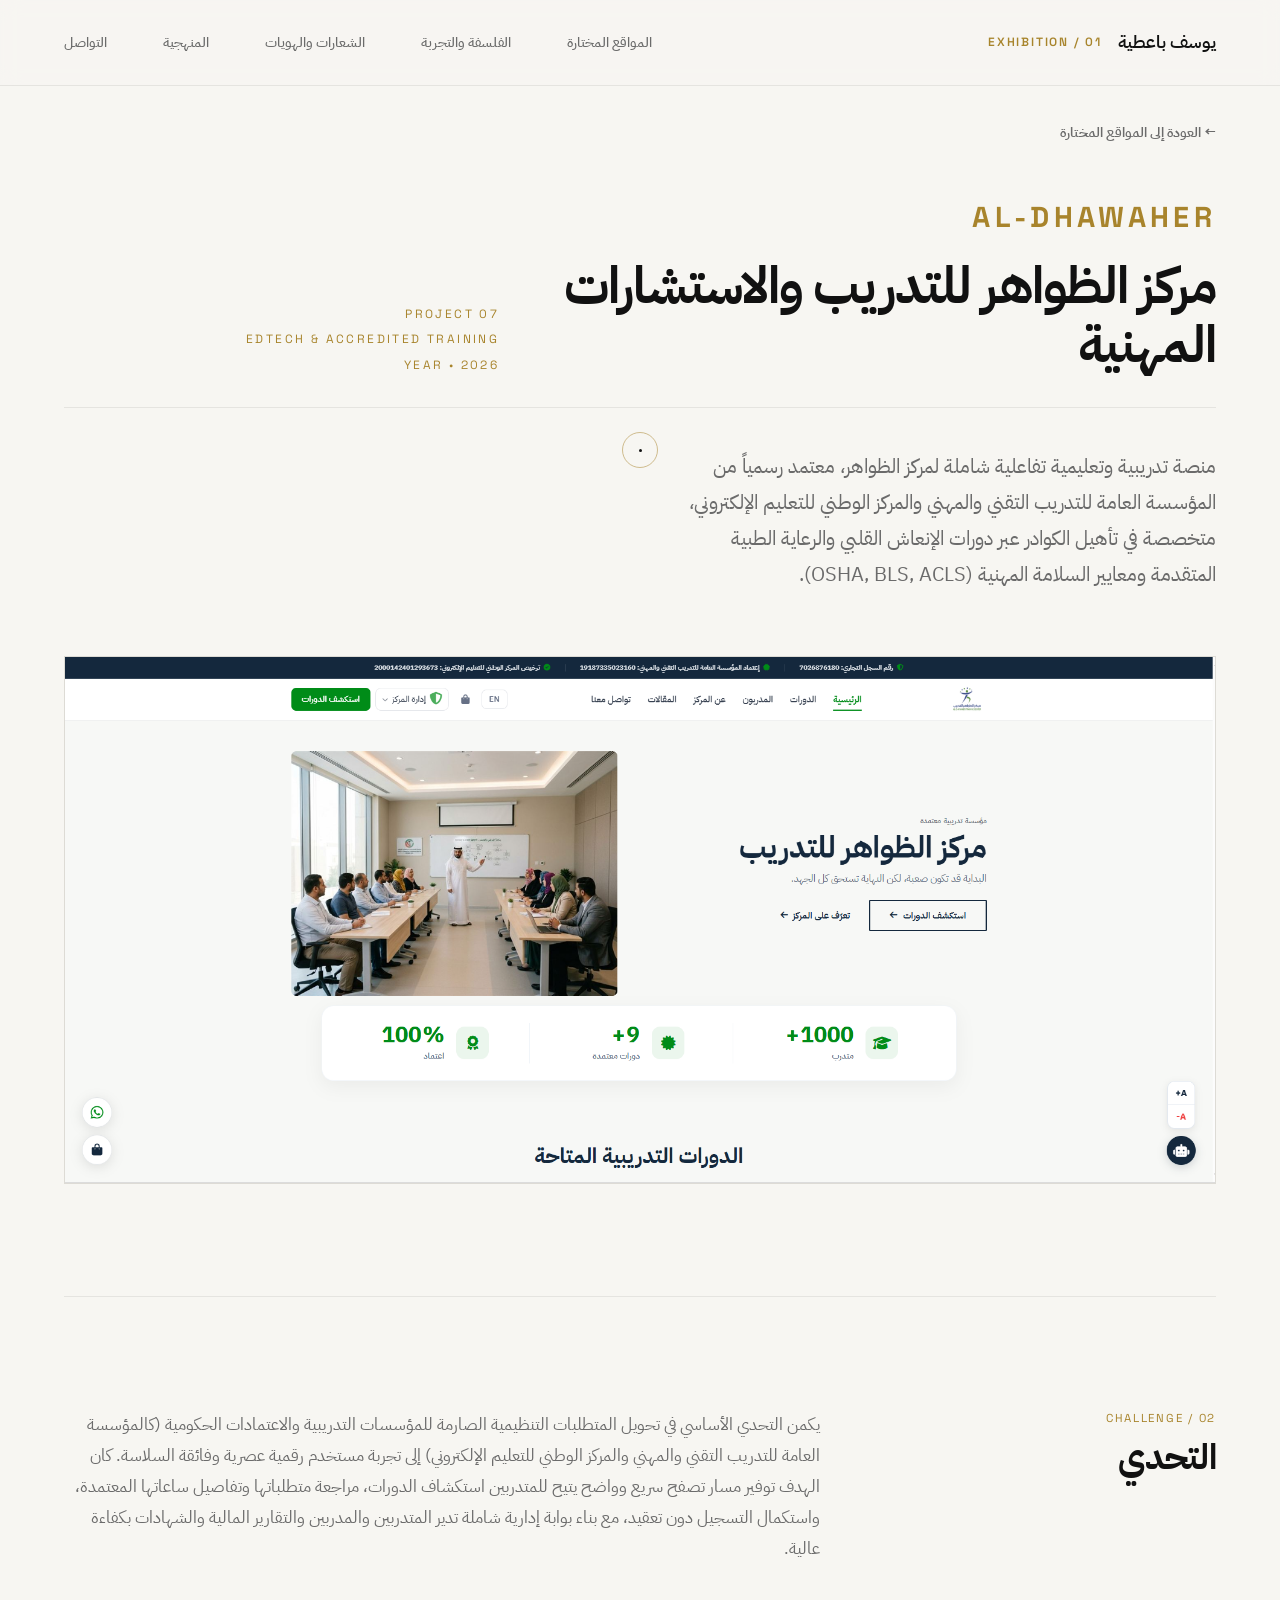
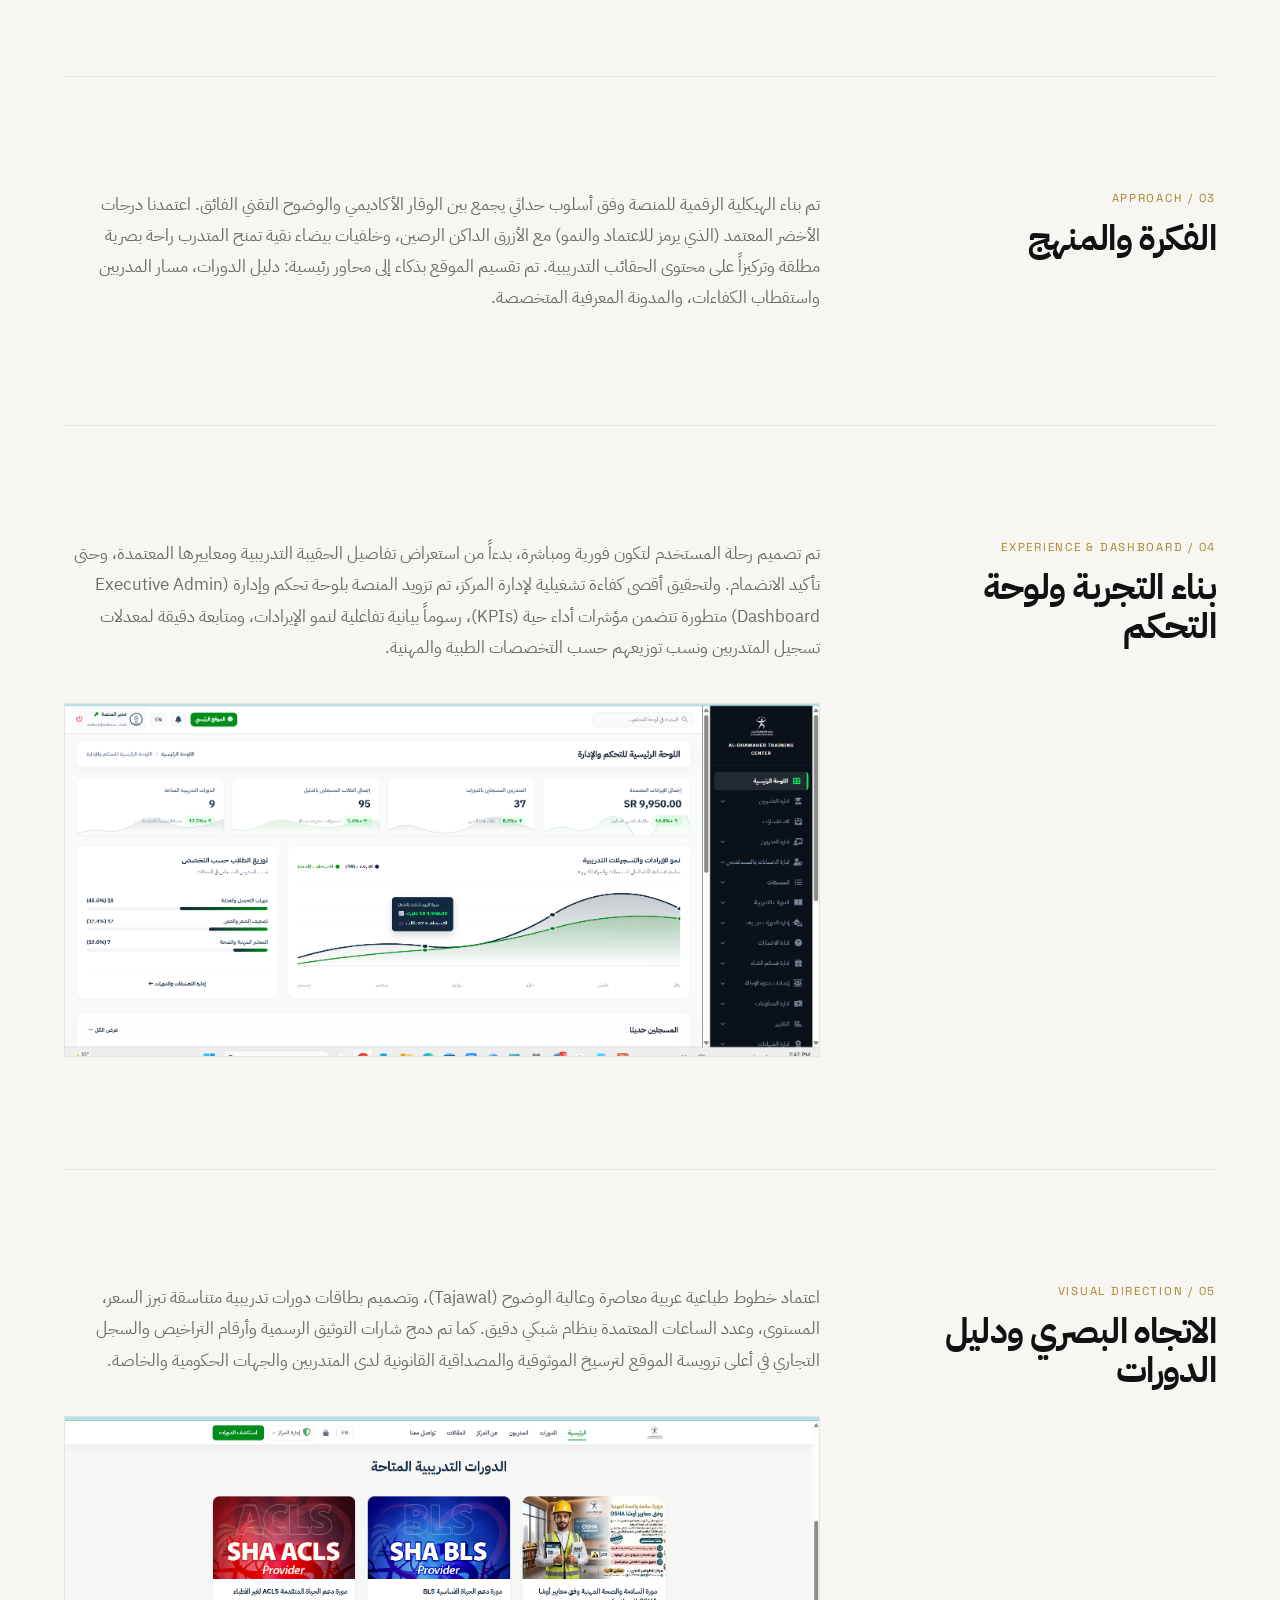
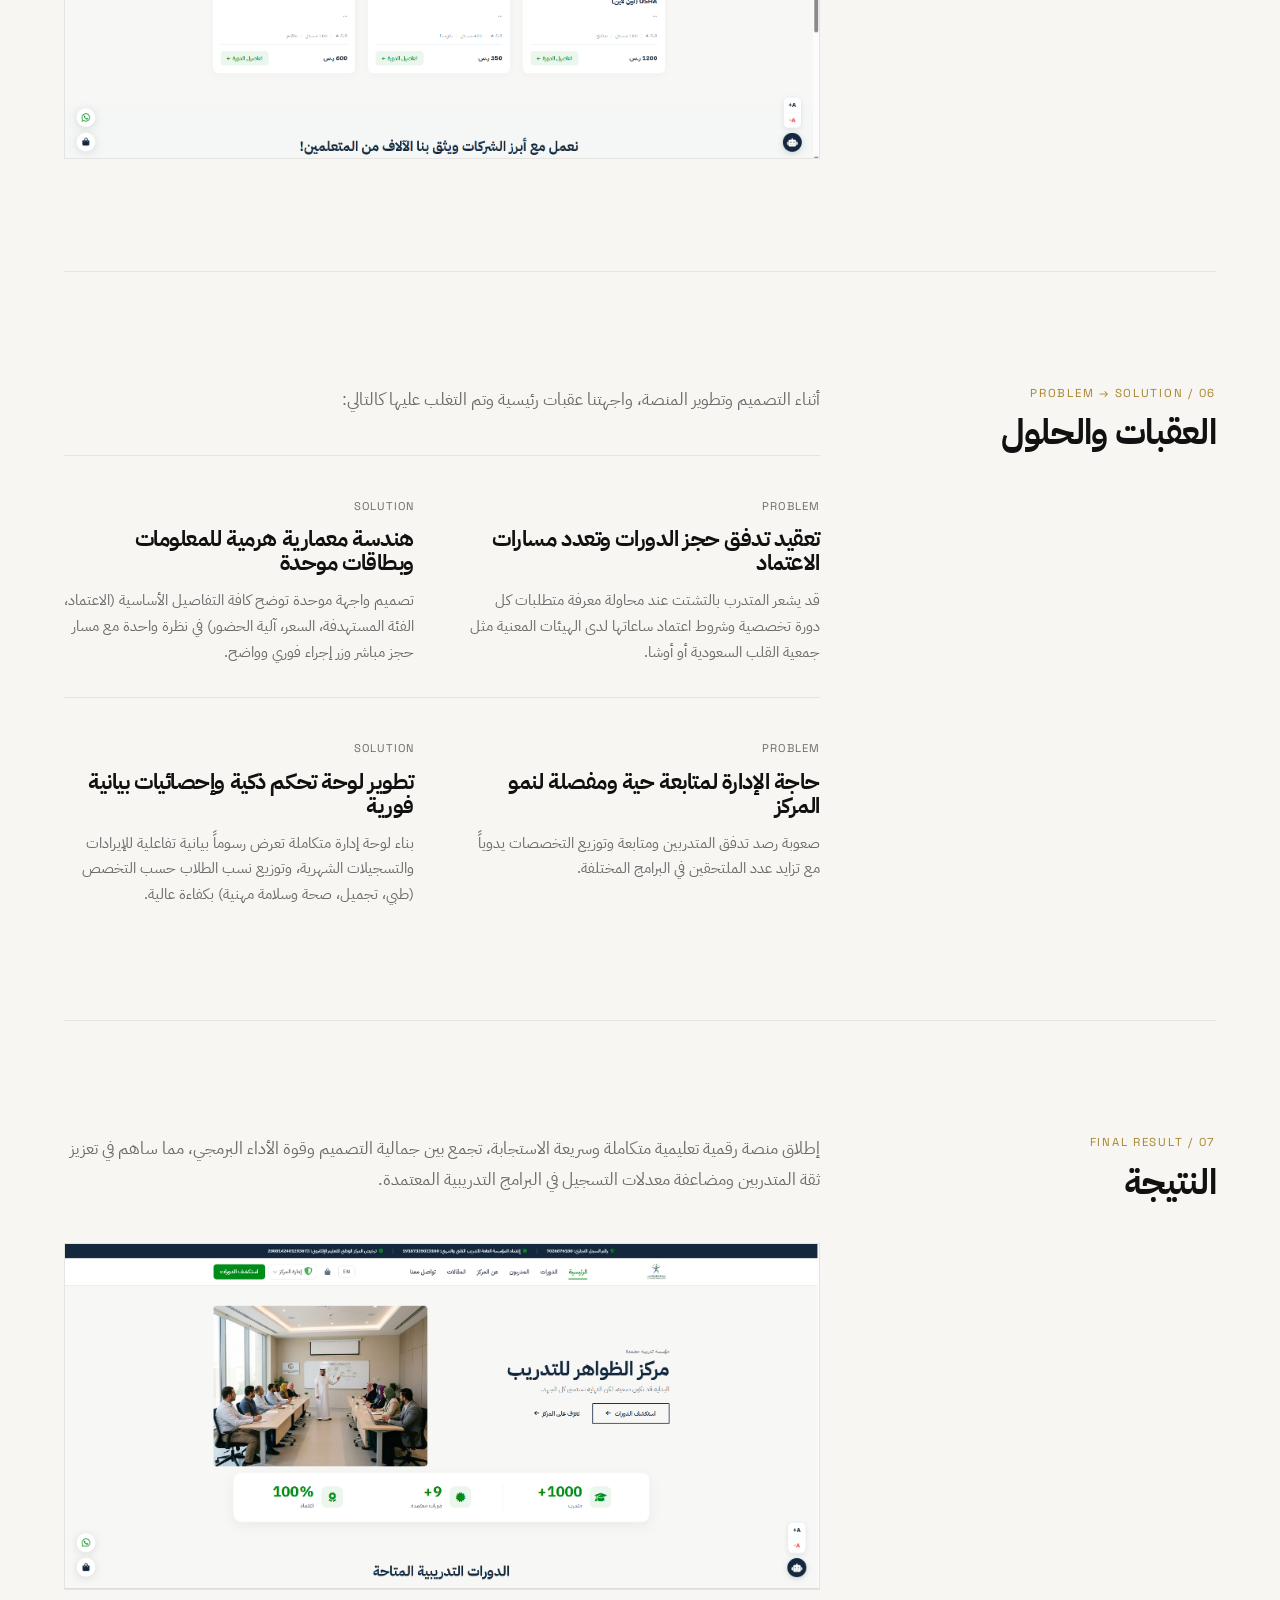
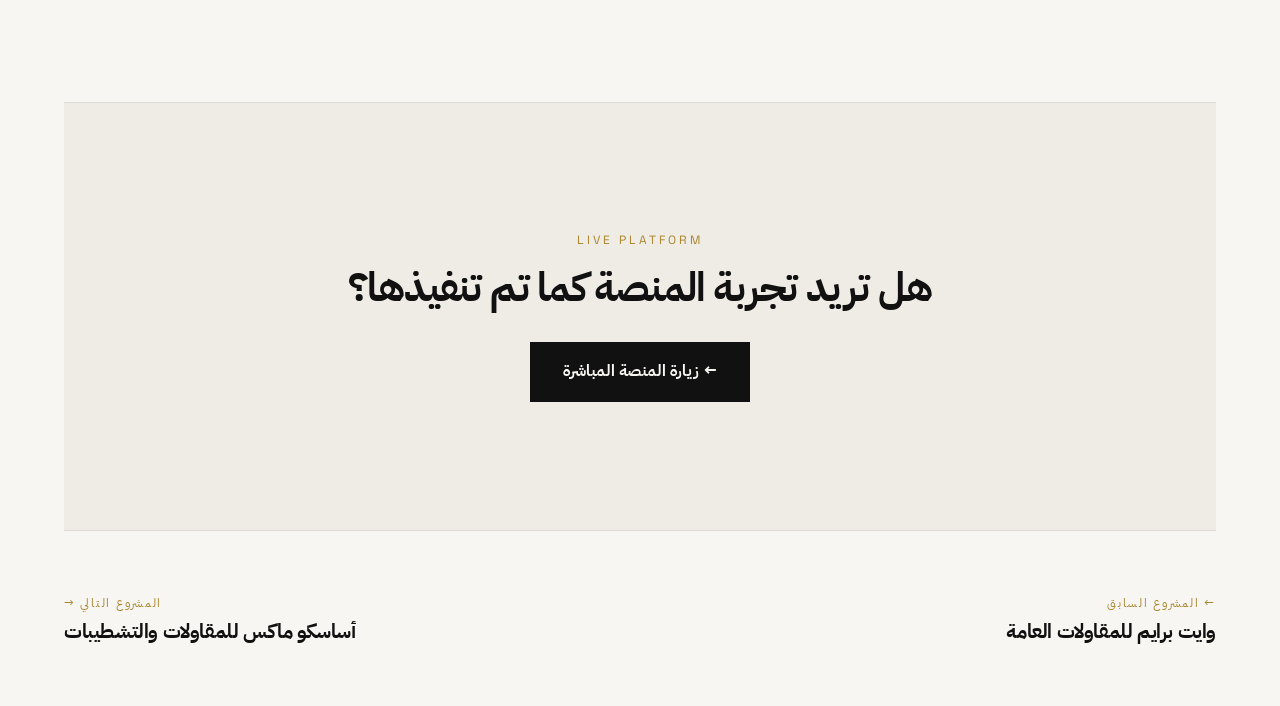
==== commit ca33a345: "Integrate Asasko Max contracting platform (Project 08) with dedicated case study page" ====
--- a/case-study/aldhawaher.html
+++ b/case-study/aldhawaher.html
@@ -199,7 +199,10 @@
                     <span>&larr; المشروع السابق</span>
                     <h4>وايت برايم للمقاولات العامة</h4>
                 </a>
-                <div></div> <!-- End of Catalog Loop -->
+                <a href="asasko.html" class="case-nav-item next-item">
+                    <span>المشروع التالي &rarr;</span>
+                    <h4>أساسكو ماكس للمقاولات والتشطيبات</h4>
+                </a>
             </nav>
 
         </div>
--- a/index.css
+++ b/index.css
@@ -325,6 +325,7 @@
 .website-spread-5 .bg-num-depth { top: 50%; left: 38%; font-size: 20rem; }
 .website-spread-6 .bg-num-depth { top: 48%; left: 58%; font-size: 21rem; }
 .website-spread-7 .bg-num-depth { top: 50%; left: 42%; font-size: 21rem; }
+.website-spread-8 .bg-num-depth { top: 48%; left: 56%; font-size: 21rem; }
 
 /* Grid Layouts with Intentional Editorial Proportions */
 .website-spread-grid {
@@ -391,6 +392,14 @@
     gap: 4.8rem;
 }
 .website-spread-7 .website-info-box { max-width: 480px; }
+
+/* Spread 08: Industrial Finishing Proportions (Info Left / Mockup Right in RTL) */
+.website-spread-8 { padding: 5rem 0; }
+.website-spread-8 .website-spread-grid {
+    grid-template-columns: 1.25fr 1fr;
+    gap: 5rem;
+}
+.website-spread-8 .website-info-box { max-width: 480px; }
 
 /* Project Information Alignment & Spacing */
 .website-info-box {
